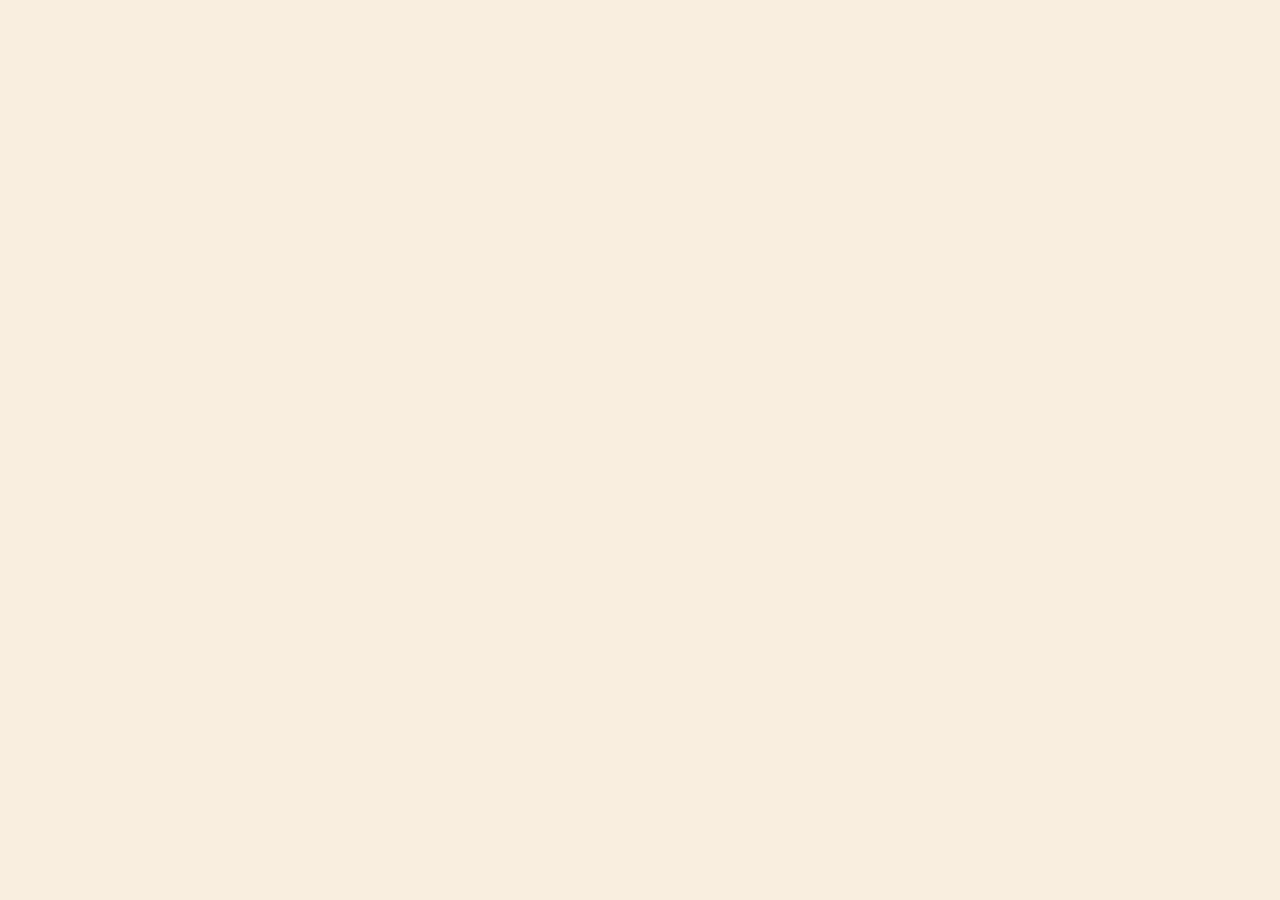
==== partners.html @ 2f6e3bbf "Add files via upload" ====
<!doctype html>
<html lang="en">
    <head>
        <meta charset="utf-8">
        <meta name="viewport" content="width=device-width, initial-scale=1">
        <meta name="theme-color" content="#751a34">
        <meta name="description" content="Practical business documentation and digital services in Kenya. Sharpsheep Digital Consultancy helps businesses prepare, register, write and grow. Start with WhatsApp.">
        <meta property="og:type" content="website">
        <meta property="og:title" content="Sharpsheep Digital Consultancy | Clear advice. Stronger business.">
        <meta property="og:description" content="Company registration, business documentation, policies, proposals, tenders and digital services in Kenya.">
        <meta property="og:url" content="https://sharpsheepdigital.co.ke/">
        <title>Sharpsheep Digital Consultancy | Clear advice. Stronger business.</title>
        <link rel="preconnect" href="https://fonts.googleapis.com">
        <link rel="preconnect" href="https://fonts.gstatic.com" crossorigin>
        <link href="https://fonts.googleapis.com/css2?family=Poppins:wght@400;500;600;700;800&display=swap" rel="stylesheet">
        <link rel="stylesheet" href="styles.css">
        <script type="application/ld+json">
<!-- ==========================================
     SHARPSHEEP — PARTNERS SECTION
=========================================== -->

<section class="partners-section" id="partners">

    <div class="partners-container">

        <!-- Section Header -->
        <header class="partners-header">
            <span class="partners-eyebrow">
                OUR PARTNERSHIP NETWORK
            </span>

            <h2>
                Partners Who Help Us
                <span>Move Forward</span>
            </h2>

            <p>
                We work alongside trusted businesses, financial
                institutions, technology platforms, professional
                service providers and government institutions to
                deliver reliable services and create meaningful
                opportunities for our clients.
            </p>

            <div class="partners-stats">
                <div class="partner-stat">
                    <strong>18</strong>
                    <span>Confirmed Partners</span>
                </div>

                <div class="partner-stat-divider"></div>

                <div class="partner-stat">
                    <strong>06</strong>
                    <span>Partner Categories</span>
                </div>

                <div class="partner-stat-divider"></div>

                <div class="partner-stat">
                    <strong>01</strong>
                    <span>Shared Commitment</span>
                </div>
            </div>
        </header>

        <!-- Category Navigation -->
        <nav class="partners-filter" aria-label="Filter partners">
            <button class="partner-filter-btn active"
                    data-filter="all">
                All Partners
            </button>

            <button class="partner-filter-btn"
                    data-filter="technology">
                Technology & Digital
            </button>

            <button class="partner-filter-btn"
                    data-filter="finance">
                Finance & Payments
            </button>

            <button class="partner-filter-btn"
                    data-filter="professional">
                Professional Services
            </button>

            <button class="partner-filter-btn"
                    data-filter="government">
                Government & Public Services
            </button>

            <button class="partner-filter-btn"
                    data-filter="business">
                Business Networks
            </button>
        </nav>

        <!-- Partners Grid -->
        <div class="partners-grid">

            <!-- 1. Electronics Gifts Vouchers LLC -->
            <article class="partner-card"
                     data-category="business">

                <div class="partner-logo logo-egv">
                    <span class="logo-monogram">EGV</span>
                    <span class="logo-fallback-name">
                        Electronics Gifts Vouchers
                    </span>
                </div>

                <div class="partner-card-content">
                    <span class="partner-category">
                        Business & Commerce
                    </span>

                    <h3>Electronics Gifts Vouchers LLC</h3>

                    <p>
                        A business partner in the electronics,
                        gift voucher and digital commerce space.
                    </p>
                </div>

                <div class="partner-card-footer">
                    <span class="partner-status">
                        <span class="status-dot"></span>
                        Confirmed Partner
                    </span>
                </div>
            </article>

            <!-- 2. Nettoon -->
            <article class="partner-card"
                     data-category="technology">

                <div class="partner-logo logo-nettoon">
                    <span class="nettoon-net">NET</span><span
                    class="nettoon-toon">TOON</span>
                </div>

                <div class="partner-card-content">
                    <span class="partner-category">
                        Digital Entertainment
                    </span>

                    <h3>Nettoon</h3>

                    <p>
                        A digital entertainment platform focused
                        on cartoons, animation and animated
                        storytelling.
                    </p>
                </div>

                <div class="partner-card-footer">
                    <span class="partner-status">
                        <span class="status-dot"></span>
                        Confirmed Partner
                    </span>
                </div>
            </article>

            <!-- 3. Ochieng' & Alogo -->
            <article class="partner-card"
                     data-category="professional">

                <div class="partner-logo logo-legal">
                    <span class="legal-emblem">⚖</span>
                    <span class="logo-fallback-name">
                        Ochieng' & Alogo
                    </span>
                </div>

                <div class="partner-card-content">
                    <span class="partner-category">
                        Legal Services
                    </span>

                    <h3>Ochieng' & Alogo Company Advocates</h3>

                    <p>
                        A legal services partner supporting
                        professional legal matters and
                        business-related requirements.
                    </p>
                </div>

                <div class="partner-card-footer">
                    <span class="partner-status">
                        <span class="status-dot"></span>
                        Confirmed Partner
                    </span>
                </div>
            </article>

            <!-- 4. TikTok -->
            <article class="partner-card"
                     data-category="technology">

                <div class="partner-logo logo-tiktok">
                    <span class="tiktok-symbol">♪</span>
                    <span class="logo-fallback-name">TikTok</span>
                </div>

                <div class="partner-card-content">
                    <span class="partner-category">
                        Social Media
                    </span>

                    <h3>TikTok</h3>

                    <p>
                        A short-form video and content-sharing
                        platform for creative expression and
                        digital engagement.
                    </p>
                </div>

                <div class="partner-card-footer">
                    <span class="partner-status">
                        <span class="status-dot"></span>
                        Confirmed Partner
                    </span>
                </div>
            </article>

            <!-- 5. Safaricom M-PESA -->
            <article class="partner-card"
                     data-category="finance">

                <div class="partner-logo logo-safaricom">
                    <span class="safaricom-symbol">S</span>
                    <span class="logo-fallback-name">
                        Safaricom M-PESA
                    </span>
                </div>

                <div class="partner-card-content">
                    <span class="partner-category">
                        Mobile Money
                    </span>

                    <h3>Safaricom (M-PESA Business)</h3>

                    <p>
                        Mobile money and business payment
                        services supporting convenient
                        digital transactions.
                    </p>
                </div>

                <div class="partner-card-footer">
                    <span class="partner-status">
                        <span class="status-dot"></span>
                        Confirmed Partner
                    </span>
                </div>
            </article>

            <!-- 6. Equity Bank -->
            <article class="partner-card"
                     data-category="finance">

                <div class="partner-logo logo-equity">
                    <span class="equity-symbol">E</span>
                    <span class="logo-fallback-name">
                        Equity Bank
                    </span>
                </div>

                <div class="partner-card-content">
                    <span class="partner-category">
                        Banking
                    </span>

                    <h3>Equity Bank</h3>

                    <p>
                        A banking institution offering financial
                        services to individuals, businesses
                        and organisations.
                    </p>
                </div>

                <div class="partner-card-footer">
                    <span class="partner-status">
                        <span class="status-dot"></span>
                        Confirmed Partner
                    </span>
                </div>
            </article>

            <!-- 7. Deriv -->
            <article class="partner-card"
                     data-category="finance">

                <div class="partner-logo logo-deriv">
                    <span class="deriv-symbol">D</span>
                    <span class="logo-fallback-name">Deriv</span>
                </div>

                <div class="partner-card-content">
                    <span class="partner-category">
                        Online Trading
                    </span>

                    <h3>Deriv</h3>

                    <p>
                        An online trading platform offering
                        access to financial markets and
                        trading products.
                    </p>
                </div>

                <div class="partner-card-footer">
                    <span class="partner-status">
                        <span class="status-dot"></span>
                        Confirmed Partner
                    </span>
                </div>
            </article>

            <!-- 8. Commissioners for Oaths and Notaries -->
            <article class="partner-card"
                     data-category="professional">

                <div class="partner-logo logo-oaths">
                    <span class="oaths-symbol">§</span>
                    <span class="logo-fallback-name">
                        Oaths & Notaries
                    </span>
                </div>

                <div class="partner-card-content">
                    <span class="partner-category">
                        Legal Documentation
                    </span>

                    <h3>Commissioners for Oaths and Notaries</h3>

                    <p>
                        Professional services relating to
                        affidavits, oaths, notarisation and
                        other authorised legal documentation.
                    </p>
                </div>

                <div class="partner-card-footer">
                    <span class="partner-status">
                        <span class="status-dot"></span>
                        Confirmed Partner
                    </span>
                </div>
            </article>

            <!-- 9. BLEN -->
            <article class="partner-card"
                     data-category="business">

                <div class="partner-logo logo-blen">
                    <span class="blen-symbol">BLEN</span>
                    <span class="logo-fallback-name">
                        Beyond Limits
                    </span>
                </div>

                <div class="partner-card-content">
                    <span class="partner-category">
                        Entrepreneurship
                    </span>

                    <h3>Beyond Limits Entrepreneurs Network (BLEN)</h3>

                    <p>
                        An entrepreneurship network focused on
                        business connections, enterprise
                        development and opportunities.
                    </p>
                </div>

                <div class="partner-card-footer">
                    <span class="partner-status">
                        <span class="status-dot"></span>
                        Confirmed Partner
                    </span>
                </div>
            </article>

            <!-- 10. PPRA -->
            <article class="partner-card"
                     data-category="government">

                <div class="partner-logo logo-ppra">
                    <span class="government-emblem">P</span>
                    <span class="logo-fallback-name">PPRA</span>
                </div>

                <div class="partner-card-content">
                    <span class="partner-category">
                        Public Procurement
                    </span>

                    <h3>Public Procurement Regulatory Authority (PPRA)</h3>

                    <p>
                        Kenya's public procurement regulatory
                        authority, responsible for oversight
                        of the public procurement system.
                    </p>
                </div>

                <div class="partner-card-footer">
                    <span class="partner-status">
                        <span class="status-dot"></span>
                        Confirmed Partner
                    </span>
                </div>
            </article>

            <!-- 11. AGPO -->
            <article class="partner-card"
                     data-category="government">

                <div class="partner-logo logo-agpo">
                    <span class="agpo-symbol">AGPO</span>
                    <span class="logo-fallback-name">
                        Access to Government Procurement
                    </span>
                </div>

                <div class="partner-card-content">
                    <span class="partner-category">
                        Government Opportunities
                    </span>

                    <h3>AGPO Programme (National Treasury)</h3>

                    <p>
                        Kenya's Access to Government Procurement
                        Opportunities programme, supporting
                        eligible enterprises in accessing
                        designated public procurement opportunities.
                    </p>
                </div>

                <div class="partner-card-footer">
                    <span class="partner-status">
                        <span class="status-dot"></span>
                        Confirmed Partner
                    </span>
                </div>
            </article>

            <!-- 12. KEPSA -->
            <article class="partner-card"
                     data-category="business">

                <div class="partner-logo logo-kepsa">
                    <span class="kepsa-symbol">KEPSA</span>
                    <span class="logo-fallback-name">
                        Private Sector Alliance
                    </span>
                </div>

                <div class="partner-card-content">
                    <span class="partner-category">
                        Private Sector
                    </span>

                    <h3>Kenya Private Sector Alliance (KEPSA)</h3>

                    <p>
                        A private sector membership organisation
                        promoting business engagement, dialogue
                        and private sector development in Kenya.
                    </p>
                </div>

                <div class="partner-card-footer">
                    <span class="partner-status">
                        <span class="status-dot"></span>
                        Confirmed Partner
                    </span>
                </div>
            </article>

            <!-- 13. NGO Coordination Board -->
            <article class="partner-card"
                     data-category="government">

                <div class="partner-logo logo-ngo">
                    <span class="government-emblem">NGO</span>
                    <span class="logo-fallback-name">
                        NGO Coordination Board
                    </span>
                </div>

                <div class="partner-card-content">
                    <span class="partner-category">
                        NGO Regulation
                    </span>

                    <h3>NGO Coordination Board</h3>

                    <p>
                        The Kenyan institution associated with
                        registration and regulatory oversight
                        of non-governmental organisations.
                    </p>
                </div>

                <div class="partner-card-footer">
                    <span class="partner-status">
                        <span class="status-dot"></span>
                        Confirmed Partner
                    </span>
                </div>
            </article>

            <!-- 14. BRS -->
            <article class="partner-card"
                     data-category="government">

                <div class="partner-logo logo-brs">
                    <span class="brs-symbol">BRS</span>
                    <span class="logo-fallback-name">
                        Business Registration Service
                    </span>
                </div>

                <div class="partner-card-content">
                    <span class="partner-category">
                        Business Registration
                    </span>

                    <h3>Business Registration Service (BRS)</h3>

                    <p>
                        Kenya's business registration service,
                        associated with company registration
                        and official business records.
                    </p>
                </div>

                <div class="partner-card-footer">
                    <span class="partner-status">
                        <span class="status-dot"></span>
                        Confirmed Partner
                    </span>
                </div>
            </article>

            <!-- 15. KRA -->
            <article class="partner-card"
                     data-category="government">

                <div class="partner-logo logo-kra">
                    <span class="kra-symbol">KRA</span>
                    <span class="logo-fallback-name">
                        Kenya Revenue Authority
                    </span>
                </div>

                <div class="partner-card-content">
                    <span class="partner-category">
                        Tax Administration
                    </span>

                    <h3>Kenya Revenue Authority (KRA)</h3>

                    <p>
                        Kenya's revenue authority, responsible
                        for tax administration and revenue
                        collection under its mandate.
                    </p>
                </div>

                <div class="partner-card-footer">
                    <span class="partner-status">
                        <span class="status-dot"></span>
                        Confirmed Partner
                    </span>
                </div>
            </article>

            <!-- 16. ICPSK -->
            <article class="partner-card"
                     data-category="professional">

                <div class="partner-logo logo-icpsk">
                    <span class="icpsk-symbol">ICPSK</span>
                    <span class="logo-fallback-name">
                        Company Secretaries
                    </span>
                </div>

                <div class="partner-card-content">
                    <span class="partner-category">
                        Corporate Governance
                    </span>

                    <h3>Institute of Certified Public Secretaries of Kenya (ICPSK)</h3>

                    <p>
                        A professional institution associated
                        with governance, company secretarial
                        practice and professional development.
                    </p>
                </div>

                <div class="partner-card-footer">
                    <span class="status-dot"></span>
                    <span class="partner-status-text">
                        Confirmed Partner
                    </span>
                </div>
            </article>

            <!-- 17. KNCCI -->
            <article class="partner-card"
                     data-category="business">

                <div class="partner-logo logo-kncci">
                    <span class="kncci-symbol">KNCCI</span>
                    <span class="logo-fallback-name">
                        National Chamber of Commerce
                    </span>
                </div>

                <div class="partner-card-content">
                    <span class="partner-category">
                        Trade & Commerce
                    </span>

                    <h3>Kenya National Chamber of Commerce and Industry (KNCCI)</h3>

                    <p>
                        A business membership organisation
                        promoting trade, enterprise growth,
                        networking and commercial development.
                    </p>
                </div>

                <div class="partner-card-footer">
                    <span class="status-dot"></span>
                    <span class="partner-status-text">
                        Confirmed Partner
                    </span>
                </div>
            </article>

            <!-- 18. Huduma Centres -->
            <article class="partner-card"
                     data-category="government">

                <div class="partner-logo logo-huduma">
                    <span class="huduma-symbol">H</span>
                    <span class="logo-fallback-name">
                        Huduma Kenya
                    </span>
                </div>

                <div class="partner-card-content">
                    <span class="partner-category">
                        Public Service Delivery
                    </span>

                    <h3>Huduma Centres</h3>

                    <p>
                        Kenya's one-stop public service delivery
                        centres, helping citizens access
                        government services through a
                        consolidated service model.
                    </p>
                </div>

                <div class="partner-card-footer">
                    <span class="status-dot"></span>
                    <span class="partner-status-text">
                        Confirmed Partner
                    </span>
                </div>
            </article>

        </div>

        <!-- Partnership Call to Action -->
        <div class="partners-cta">
            <div class="partners-cta-content">
                <span class="cta-eyebrow">
                    BUILD SOMETHING MEANINGFUL
                </span>

                <h3>Let's Create More Opportunities Together</h3>

                <p>
                    We welcome conversations with organisations,
                    businesses and institutions interested in
                    building productive, mutually beneficial
                    relationships with SharpSheep.
                </p>
            </div>

            <a href="contact.html" class="partners-cta-button">
                Discuss a Partnership
                <span aria-hidden="true">→</span>
            </a>
        </div>

        <p class="partners-disclaimer">
            Partner descriptions are provided for general
            identification purposes. The appearance of an
            organisation in this section does not, by itself,
            imply government endorsement, sponsorship or a
            formal commercial arrangement beyond the relationship
            confirmed by SharpSheep.
        </p>

    </div>
</section>
```
---- styles.css ----
@import url('https://fonts.googleapis.com/css2?family=Poppins:wght@400;500;600;700;800&display=swap');

:root {
  --cream: #F9EEDF;
  --cream-2: #F3E6D2;
  --ink: #231E18;
  --soft: #5A5044;
  --red: #E0442E;
  --yellow: #D99A1E;
  --blue: #2579C4;
  --maroon: red;
  --light-blue: #A8CEE3;
  --white: #fffdf9;
  --line: rgba(35,30,24,.13);
  --shadow: 0 24px 60px rgba(57,34,24,.09);
  --radius: 22px;
}

* {
  box-sizing: border-box;
}

html {
  scroll-behavior: smooth;
  scroll-padding-top: 90px;
}

body {
  margin: 0;
  background: var(--cream);
  color: var(--ink);
  font-family: 'Poppins',sans-serif;
  font-size: 15px;
  line-height: 1.65;
  -webkit-font-smoothing: antialiased;
}

a {
  color: inherit;
  text-decoration: none;
}

button,input {
  font: inherit;
}

button {
  cursor: pointer;
}

img {
  max-width: 100%;
}

.container {
  width: min(1160px,calc(100% - 48px));
  margin-inline: auto;
}

.skip-link {
  position: absolute;
  top: -60px;
  left: 16px;
  background: var(--ink);
  color: white;
  padding: 10px 14px;
  z-index: 999;
}

.skip-link:focus {
  top: 12px;
}

.announcement {
  background: transparent;
  color: #fff7e9;
  font-size: 11px;
  letter-spacing: .02em;
}

.announcement-inner {
  min-height: 38px;
  display: flex;
  align-items: center;
  justify-content: space-between;
  gap: 18px;
}

.announcement a {
  color: #f4d89c;
}

.status-dot {
  display: inline-block;
  width: 7px;
  height: 7px;
  background: #78bd88;
  border-radius: 50%;
  margin-right: 8px;
}

.site-header {
  position: sticky;
  top: 0;
  z-index: 50;
  background: rgba(249,238,223,.94);
  backdrop-filter: blur(16px);
  border-bottom: 1px solid rgba(35,30,24,.07);
}

.nav-wrap {
  height: 82px;
  display: flex;
  align-items: center;
  justify-content: space-between;
}



.brand {
    display: inline-flex;
    align-items: center;
    justify-content: flex-start;
    gap: 10px; /* Space between logo and brand text */
    flex-shrink: 0;
    text-decoration: none;
    line-height: 1.15;
}

.brand-logo {
    display: block;
    width: 65px;
    height: 58px;
    object-fit: contain;
    object-position: center;
    flex-shrink: 0;
}

/* Brand name and tagline */
.brand-copy {
    display: flex;
    flex-direction: column;
    justify-content: center;
    line-height: 1.2;
    margin: 0;
    padding: 0;
    background: transparent;
    white-space: nowrap;
}

.brand-copy strong {
    font-size: 13px;
    letter-spacing: .105em;
    font-weight: 800;
    color: var(--ink);
}

.brand-copy small {
    font-size: 8px;
    letter-spacing: .12em;
    color: var(--soft);
    margin-top: 4px;
}

/* Tablets */
@media (max-width: 768px) {
    .brand {
        gap: 7px;
    }

    .brand-logo {
        width: 53px;
        height: 48px;
    }

    .brand-copy strong {
        font-size: 11px;
    }

    .brand-copy small {
        font-size: 7px;
        letter-spacing: .08em;
    }
}

/* Mobile phones */
@media (max-width: 480px) {
    .brand {
        gap: 5px;
    }

    .brand-logo {
        width: 43px;
        height: 42px;
    }

    .brand-copy strong {
        font-size: 10px;
        letter-spacing: .06em;
    }

    .brand-copy small {
        font-size: 6px;
        letter-spacing: .05em;
        margin-top: 3px;
    }
}

/* Tablets */
@media (max-width: 768px) {
    .brand-logo {
        width: 175px;
        height: 52px;
    }
}

/* Mobile phones */
@media (max-width: 480px) {
    .brand-logo {
        width: 145px;
        height: 46px;
    }
}

.brand-mark {
  width: 43px;
  height: 43px;
  position: relative;
  display: grid;
  place-items: center;
  border-radius: 12px;
  background: var(--white);
  box-shadow: 0 4px 12px rgba(35,30,24,.08);
  font-weight: 800;
  font-size: 17px;
  letter-spacing: -.1em;
}

.brand-mark b {
  color: var(--red);
  position: absolute;
  left: 7px;
  top: 6px;
}

.brand-mark i {
  color: var(--yellow);
  font-style: normal;
  position: absolute;
  left: 16px;
  top: 11px;
}

.brand-mark em {
  color: var(--blue);
  font-style: normal;
  position: absolute;
  left: 25px;
  top: 16px;
}

.brand-copy {
  display: flex;
  flex-direction: column;
  line-height: 1.15;
    background: transparent;
    margin-right: 1rem;
}

.brand-copy strong {
  font-size: 13px;
  letter-spacing: .105em;
  font-weight: 800;
  color: #16161A;

}

html[data-theme="dark"] .brand-copy strong{

   color: orange;
}


.brand-copy small {
  font-size: 8px;
  letter-spacing: .16em;
  color: #E10600;
  margin-top: 5px;
}

html[data-theme="dark"] .brand-copy small{

   color: green;
}

.primary-nav {
  display: flex;
  align-items: center;
  gap: 31px;
  font-size: 12px;
  font-weight: 600;
}

.primary-nav>a:not(.nav-cta) {
  color: #54493d;
  transition: color .2s;
}

.primary-nav>a:hover {
  color: var(--maroon);
}

.nav-cta {
  background: var(--maroon);
  color: white;
  border-radius: 100px;
  padding: 12px 18px;
  box-shadow: 0 7px 15px rgba(117,26,52,.15);
}

.nav-cta span {
  padding-left: 12px;
}

.menu-toggle {
  display: none;
  border: 0;
  background: transparent;
  width: 44px;
  height: 44px;
}

.menu-toggle span {
  display: block;
  width: 22px;
  height: 2px;
  background: var(--ink);
  margin: 6px auto;
}

.hero {
  position: relative;
  overflow: hidden;
  padding: 82px 0 0;
  background: radial-gradient(ellipse at 79% 22%,rgba(217,154,30,.12),transparent 32%),linear-gradient(120deg,var(--cream) 0%,#fbf1e3 68%,#f4e5d1 100%);
}

.hero-grid {
  display: grid;
  grid-template-columns: 1.05fr .95fr;
  align-items: center;
  gap: 38px;
  position: relative;
  z-index: 1;
}

.eyebrow {
  font-size: 10px;
  font-weight: 700;
  letter-spacing: .16em;
  color: var(--maroon);
  display: flex;
  align-items: center;
  gap: 10px;
}

.eyebrow-line {
  width: 24px;
  height: 2px;
  background: var(--red);
  display: inline-block;
}

.hero h1 {
  font-size: clamp(42px,5.3vw,70px);
  letter-spacing: -.065em;
  line-height: 1.08;
  margin: 22px 0 22px;
  font-weight: 700;
}

.hero h1 span,.section-heading h2 span,.approach-copy h2 span,.director-copy h2 span,.reviews-inner h2 span,.faq-intro h2 span,.contact-grid h2 span {
  color: var(--maroon);
}

.hero-intro {
  font-size: 15px;
  line-height: 1.9;
  color: var(--soft);
  max-width: 510px;
}

.hero-actions {
  display: flex;
  align-items: center;
  gap: 12px;
  flex-wrap: wrap;
  margin-top: 28px;
}


/* Hero image container */
.hero-visual {
    position: relative;
    width: 100%;
    min-width: 0;
    display: flex;
    align-items: center;
    justify-content: center;
    isolation: isolate;
}

/* Decorative background behind the image */
.visual-backdrop {
  display: none;
    position: absolute;
    inset: 8% 4%;
    background: linear-gradient(
        135deg,
        rgba(255, 218, 170, 0.65),
        rgba(235, 185, 145, 0.2)
    );
    border-radius: 30px;
    z-index: -1;
}

/* Image wrapper */
.hero-image-wrap {
    width: 100%;
    max-width: 540px;
    overflow: hidden;
    border-radius: 24px;
}

/* Actual image */
.hero-image {
    display: block;
    width: 100%;
    height: auto;
    max-height: 540px;
    object-fit: contain;
    object-position: center;
    border-radius: inherit;
}

/* Floating information card */
.floating-label {
    position: absolute;
    z-index: 2;
}

/* Desktop */
@media (min-width: 1024px) {
    .hero-image-wrap {
        max-width: 500px;
    }

    .hero-image {
        max-height: 480px;
    }
}

/* Tablet */
@media (max-width: 768px) {
    .hero-visual {
        margin-top: 24px;
    }

    .hero-image-wrap {
        max-width: 520px;
    }

    .hero-image {
        max-height: 420px;
    }
}

/* Mobile */
@media (max-width: 480px) {
    .hero-image-wrap {
        max-width: 100%;
        border-radius: 18px;
    }

    .hero-image {
        max-height: 340px;
    }
}


.button {
  border: 0;
  display: inline-flex;
  align-items: center;
  justify-content: center;
  gap: 20px;
  padding: 15px 20px;
  border-radius: 100px;
  font-size: 12px;
  font-weight: 600;
  transition: transform .2s,box-shadow .2s,background .2s;
}

.button:hover {
  transform: translateY(-2px);
}

.button-primary {
  background: var(--maroon);
  color: white;
  box-shadow: 0 10px 24px rgba(117,26,52,.16);
}

.button-primary:hover {
  background: #5d1328;
  box-shadow: 0 14px 26px rgba(117,26,52,.22);
}

.button-quiet {
  background: rgba(255,253,249,.65);
  border: 1px solid var(--line);
}

.phone-icon {
  font-size: 19px;
}

.hero-meta {
  display: flex;
  align-items: center;
  gap: 8px;
  color: var(--soft);
  font-size: 11px;
  margin-top: 28px;
}

.meta-pin {
  font-size: 17px;
  color: var(--maroon);
}

.meta-separator {
  height: 4px;
  width: 4px;
  border-radius: 50%;
  background: var(--yellow);
  margin: 0 5px;
}

.hero-visual {
  min-height: 435px;
  position: relative;
  display: grid;
  place-items: center;
}

.visual-backdrop {
  position: absolute;
  width: 370px;
  height: 370px;
  border-radius: 48% 52% 43% 57%;
  background: linear-gradient(145deg,#efd9b8,#f6e9d5);
  transform: rotate(-13deg);
}

.document-card {
  width: 275px;
  min-height: 340px;
  background: var(--white);
  border: 1px solid rgba(255,255,255,.9);
  border-radius: 5px;
  padding: 23px 24px 16px;
  position: relative;
  z-index: 2;
  box-shadow: 0 28px 70px rgba(71,39,26,.19);
  transform: rotate(5deg);
}

.doc-top {
  display: flex;
  justify-content: space-between;
  align-items: center;
  border-bottom: 1px solid var(--line);
  padding-bottom: 17px;
}

.doc-logo {
  font-weight: 800;
  letter-spacing: -.08em;
  font-size: 19px;
  color: var(--red);
}

.doc-dots {
  letter-spacing: 3px;
  color: #c7bba8;
}

.doc-kicker {
  font-size: 8px;
  font-weight: 700;
  letter-spacing: .19em;
  color: var(--soft);
  margin-top: 25px;
}

.doc-title {
  font-size: 34px;
  line-height: 1.14;
  font-weight: 700;
  letter-spacing: -.06em;
  margin: 10px 0 20px;
}

.doc-title span {
  color: var(--maroon);
}

.doc-line {
  height: 5px;
  background: #eee3d4;
  width: 73%;
  border-radius: 9px;
  margin-top: 9px;
}

.doc-line.wide {
  width: 100%;
}

.doc-line.short {
  width: 45%;
}

.doc-stamp {
  position: absolute;
  right: 22px;
  bottom: 61px;
  width: 78px;
  height: 78px;
  border: 1.5px solid rgba(224,68,46,.7);
  border-radius: 50%;
  display: flex;
  align-items: center;
  justify-content: center;
  flex-direction: column;
  color: var(--red);
  transform: rotate(-15deg);
}

.doc-stamp span {
  font-size: 20px;
  font-weight: 800;
  letter-spacing: -.1em;
}

.doc-stamp small {
  font-size: 5px;
  letter-spacing: .1em;
}

.doc-footer {
  position: absolute;
  bottom: 0;
  left: 24px;
  right: 24px;
  height: 40px;
  border-top: 1px solid var(--line);
  display: flex;
  align-items: center;
  justify-content: space-between;
  font-size: 7px;
  letter-spacing: .1em;
  color: var(--soft);
}

.floating-label {
  position: absolute;
  z-index: 3;
  background: var(--white);
  box-shadow: 0 12px 30px rgba(71,39,26,.12);
  border: 1px solid rgba(35,30,24,.05);
  padding: 13px 15px;
  border-radius: 13px;
  display: flex;
  align-items: center;
  gap: 10px;
}

.floating-label b,.floating-label small {
  display: block;
}

.floating-label b {
  font-size: 10px;
}

.floating-label small {
  font-size: 8px;
  color: var(--soft);
  margin-top: 3px;
}

.label-top {
  top: 46px;
  right: -1px;
}

.label-bottom {
  bottom: 38px;
  left: 2px;
}

.mini-check {
  width: 27px;
  height: 27px;
  border-radius: 9px;
  display: grid;
  place-items: center;
  background: #e3f1df;
  color: #307444;
  font-weight: 800;
}

.label-icon {
  font-size: 21px;
  color: var(--yellow);
}

.visual-spark {
  position: absolute;
  font-size: 28px;
  color: var(--red);
}

.spark-one {
  left: 13%;
  top: 75px;
}

.spark-two {
  right: 10%;
  bottom: 74px;
  color: var(--blue);
}

.hero-orb {
  position: absolute;
  border: 1px solid rgba(117,26,52,.08);
  border-radius: 50%;
}

.orb-one {
  width: 500px;
  height: 500px;
  right: -320px;
  top: -270px;
}

.orb-two {
  width: 280px;
  height: 280px;
  left: -220px;
  bottom: 50px;
}

.trust-strip {
  position: relative;
  z-index: 2;
  display: grid;
  grid-template-columns: repeat(3,1fr);
  border-top: 1px solid rgba(35,30,24,.12);
  margin-top: 58px;
  padding: 23px 0 25px;
  gap: 25px;
}

.trust-item {
  display: flex;
  align-items: center;
  gap: 13px;
}

.trust-icon {
  width: 38px;
  height: 38px;
  display: grid;
  place-items: center;
  background: #f6d9cf;
  color: var(--red);
  font-size: 11px;
  font-weight: 700;
  border-radius: 12px;
}

.trust-yellow {
  background: #f6e7c5;
  color: #a36c00;
}

.trust-blue {
  background: #dcebf4;
  color: #2579c4;
}

.trust-item b,.trust-item small {
  display: block;
}

.trust-item b {
  font-size: 11px;
}

.trust-item small {
  font-size: 10px;
  color: var(--soft);
  margin-top: 3px;
}

.section {
  padding: 100px 0;
}

.services-section {
  background: var(--white);
}

.section-heading {
  display: flex;
  align-items: flex-end;
  justify-content: space-between;
  gap: 30px;
  margin-bottom: 36px;
}

.section-heading h2,.approach-copy h2,.director-copy h2,.reviews-inner h2,.faq-intro h2,.contact-grid h2 {
  font-size: clamp(31px,3.8vw,48px);
  letter-spacing: -.06em;
  line-height: 1.17;
  margin: 15px 0 0;
}

.section-heading>p {
  max-width: 390px;
  color: var(--soft);
  font-size: 12px;
  line-height: 1.9;
  margin: 0 0 4px;
}

.service-tools {
  display: flex;
  justify-content: space-between;
  align-items: center;
  gap: 18px;
  margin-bottom: 24px;
}

.filter-tabs {
  display: flex;
  gap: 7px;
  flex-wrap: wrap;
}

.filter-tab {
  border: 1px solid var(--line);
  background: transparent;
  border-radius: 100px;
  padding: 9px 13px;
  color: var(--soft);
  font-size: 10px;
  font-weight: 600;
  white-space: nowrap;
}

.filter-tab.active,.filter-tab:hover {
  background: var(--ink);
  border-color: var(--ink);
  color: white;
}

.filter-tab span {
  opacity: .7;
  margin-left: 5px;
}

.service-search {
  display: flex;
  align-items: center;
  gap: 8px;
  border: 1px solid var(--line);
  border-radius: 100px;
  padding: 0 13px;
  min-width: 190px;
  height: 39px;
  color: var(--soft);
}

.service-search>span {
  font-size: 19px;
}

.service-search input {
  border: 0;
  outline: 0;
  background: transparent;
  width: 100%;
  min-width: 0;
  font-size: 11px;
  color: var(--ink);
}

.services-grid {
  display: grid;
  grid-template-columns: repeat(3,minmax(0,1fr));
  gap: 14px;
}

.service-card {
  padding: 22px 21px 18px;
  border: 1px solid rgba(35,30,24,.11);
  border-radius: 17px;
  background: #fffdfa;
  display: flex;
  flex-direction: column;
  min-height: 222px;
  transition: transform .22s,border-color .22s,box-shadow .22s;
}

.service-card:hover {
  transform: translateY(-4px);
  border-color: rgba(117,26,52,.3);
  box-shadow: 0 15px 35px rgba(57,34,24,.07);
}

.service-card[hidden] {
  display: none;
}

.service-card-top {
  display: flex;
  justify-content: space-between;
  align-items: center;
}

.service-icon {
  width: 40px;
  height: 40px;
  border-radius: 12px;
  display: grid;
  place-items: center;
  font-size: 20px;
  font-weight: 600;
}

.service-icon.red {
  background: #f9e0d9;
  color: var(--red);
}

.service-icon.yellow {
  background: #f8ebcd;
  color: #9c690b;
}

.service-icon.blue {
  background: #e1edf5;
  color: var(--blue);
}

.service-number {
  font-size: 9px;
  letter-spacing: .08em;
  color: #a49a8c;
}

.service-card h3 {
  font-size: 14px;
  line-height: 1.45;
  margin: 17px 0 7px;
  letter-spacing: -.025em;
}

.service-card p {
  font-size: 11px;
  color: var(--soft);
  line-height: 1.75;
  margin: 0 0 18px;
}

.service-bottom {
  margin-top: auto;
  padding-top: 13px;
  border-top: 1px solid rgba(35,30,24,.08);
  display: flex;
  justify-content: space-between;
  align-items: center;
  gap: 8px;
}

.price {
  font-size: 11px;
  font-weight: 700;
  color: var(--maroon);
}

.price.quote {
  font-size: 10px;
  font-weight: 600;
  color: var(--soft);
}

.text-link {
  display: inline-flex;
  align-items: center;
  gap: 9px;
  border: 0;
  background: none;
  padding: 0;
  font-size: 11px;
  font-weight: 700;
  color:green;
}

html[data-theme="dark"] .text-link {
  color: yellow;
}

.text-link span {
  transition: transform .2s;
}

.text-link:hover span {
  transform: translate(3px,-2px);
}

.service-enquire {
  white-space: nowrap;
}

.services-footnote {
  display: flex;
  justify-content: space-between;
  gap: 12px;
  font-size: 10px;
  color: #8a7d6e;
  margin-top: 20px;
}

.no-results {
  padding: 30px;
  text-align: center;
  color: var(--soft);
  font-size: 13px;
}

.no-results button {
  background: none;
  border: 0;
  color: var(--maroon);
  text-decoration: underline;
}

.approach-section {
  background: var(--cream-2);
}

.approach-grid {
  display: grid;
  grid-template-columns: .9fr 1.1fr;
  align-items: center;
  gap: 95px;
}

.approach-art {
  height: 420px;
  position: relative;
  display: grid;
  place-items: center;
}

.art-ring {
  position: absolute;
  border-radius: 50%;
  border: 1px solid rgba(117,26,52,.15);
}

.ring-a {
  width: 340px;
  height: 340px;
}

.ring-b {
  width: 260px;
  height: 260px;
  border-style: dashed;
  border-color: rgba(37,121,196,.35);
}

.art-center {
  width: 160px;
  height: 160px;
  border-radius: 50%;
  background: var(--maroon);
  color: white;
  display: flex;
  flex-direction: column;
  align-items: center;
  justify-content: center;
  box-shadow: 0 20px 40px rgba(117,26,52,.23);
  z-index: 1;
}

.art-center span {
  font-size: 42px;
  font-weight: 800;
  letter-spacing: -.13em;
}

.art-center small {
  font-size: 8px;
  letter-spacing: .18em;
  margin-top: 3px;
}

.art-chip {
  position: absolute;
  z-index: 2;
  background: var(--white);
  padding: 12px 15px;
  border-radius: 12px;
  box-shadow: 0 8px 25px rgba(35,30,24,.09);
  font-size: 10px;
  font-weight: 600;
}

.art-chip b {
  display: inline-grid;
  place-items: center;
  background: #f5dfd5;
  color: var(--red);
  border-radius: 7px;
  width: 25px;
  height: 25px;
  margin-right: 7px;
}

.chip-a {
  top: 32px;
  left: 0;
}

.chip-b {
  right: -14px;
  top: 170px;
}

.chip-c {
  bottom: 32px;
  left: 15px;
}

.approach-copy>p,.director-copy>p,.faq-intro>p,.contact-grid>div>p {
  color: var(--soft);
  font-size: 12px;
  line-height: 1.95;
  margin: 22px 0;
}

.steps-list {
  margin: 28px 0 30px;
}

.step {
  display: flex;
  gap: 16px;
  padding: 16px 0;
  border-bottom: 1px solid rgba(35,30,24,.12);
}

.step>span {
  font-size: 11px;
  font-weight: 700;
  color: var(--red);
  padding-top: 2px;
}

.step h3 {
  font-size: 12px;
  margin: 0 0 4px;
}

.step p {
  font-size: 11px;
  color: var(--soft);
  margin: 0;
  line-height: 1.7;
}

.director-section {
  background: var(--white);
  padding-bottom: 84px;
}

.director-card {
  display: grid;
  grid-template-columns: .78fr 1.22fr;
  background: var(--cream);
  border-radius: 25px;
  overflow: hidden;
  min-height: 390px;
}

.director-art {
  position: relative;
  display: grid;
  place-items: center;
  min-height: 330px;
  background: linear-gradient(145deg,#f0d5bc,#f7e9d6);
  overflow: hidden;
}

.director-art:before,.director-art:after {
  content: "";
  position: absolute;
  border: 1px solid rgba(117,26,52,.15);
  border-radius: 50%;
  width: 300px;
  height: 300px;
}

.director-art:after {
  width: 220px;
  height: 220px;
  border-style: dashed;
  border-color: rgba(37,121,196,.35);
}

.director-monogram {
  position: relative;
  z-index: 1;
  width: 140px;
  height: 140px;
  border-radius: 50%;
  display: grid;
  place-items: center;
  background: var(--maroon);
  color: white;
  font-size: 38px;
  font-weight: 700;
  letter-spacing: -.07em;
  box-shadow: 0 18px 35px rgba(117,26,52,.2);
}

.director-caption {
  position: absolute;
  bottom: 23px;
  font-size: 8px;
  letter-spacing: .16em;
  color: var(--soft);
}

.director-copy {
  padding: 52px 55px;
  align-self: center;
}

.director-copy h2 {
  font-size: 37px;
}

.director-copy>p {
  max-width: 540px;
}

.director-name {
  display: flex;
  flex-direction: column;
  gap: 2px;
  margin-top: 20px;
}

.director-name strong {
  font-size: 13px;
}

.director-name span {
  font-size: 10px;
  color: var(--soft);
}

.director-actions {
  display: flex;
  align-items: center;
  gap: 18px;
  flex-wrap: wrap;
  margin-top: 23px;
}

.director-actions .button {
  padding: 13px 17px;
}

.director-phone {
  font-size: 10px;
  font-weight: 600;
  color: var(--maroon);
}

.leadership-note {
  font-size: 10px;
  color: #8a7d6e;
  margin-top: 14px;
  display: flex;
  align-items: center;
  gap: 8px;
}

.note-mark {
  border: 1px solid #b6a897;
  border-radius: 50%;
  width: 16px;
  height: 16px;
  display: grid;
  place-items: center;
  font-size: 9px;
}

.insights-section {
  background: var(--cream);
}

.insights-grid {
  display: grid;
  grid-template-columns: repeat(3,minmax(0,1fr));
  gap: 17px;
}

.insight-card {
  background: var(--white);
  border: 1px solid rgba(35,30,24,.09);
  border-radius: 17px;
  overflow: hidden;
  transition: transform .2s,box-shadow .2s;
}

.insight-card:hover {
  transform: translateY(-4px);
  box-shadow: var(--shadow);
}

.insight-visual {
  height: 170px;
  position: relative;
  overflow: hidden;
  display: flex;
  align-items: center;
  justify-content: center;
}

.insight-red {
  background: #f4d5c9;
}

.insight-yellow {
  background: #f3e3b9;
}

.insight-blue {
  background: #d9e8f1;
}

.insight-visual:before {
  content: "";
  position: absolute;
  width: 170px;
  height: 170px;
  border: 1px solid rgba(35,30,24,.16);
  border-radius: 50%;
}

.insight-visual:after {
  content: "";
  position: absolute;
  width: 118px;
  height: 118px;
  border: 1px dashed rgba(35,30,24,.22);
  border-radius: 50%;
}

.insight-index {
  position: absolute;
  left: 18px;
  top: 16px;
  font-size: 10px;
  font-weight: 700;
}

.insight-visual-icon {
  font-size: 49px;
  font-weight: 500;
  z-index: 1;
  color: var(--maroon);
}

.insight-tag {
  position: absolute;
  right: 15px;
  bottom: 15px;
  background: rgba(255,253,249,.7);
  padding: 5px 9px;
  border-radius: 100px;
  font-size: 8px;
  font-weight: 700;
  letter-spacing: .1em;
}

.insight-content {
  padding: 21px;
}

.article-meta {
  font-size: 8px;
  letter-spacing: .09em;
  color: #897d6e;
  font-weight: 600;
}

.article-meta span {
  padding: 0 3px;
  color: var(--red);
}

.insight-content h3 {
  font-size: 15px;
  line-height: 1.55;
  letter-spacing: -.03em;
  margin: 12px 0 8px;
}

.insight-content p {
  font-size: 11px;
  line-height: 1.8;
  color: var(--soft);
  margin: 0 0 17px;
}

.content-note {
  font-size: 10px;
  color: #8a7d6e;
  margin-top: 17px;
}

.reviews-section {
  background: var(--maroon);
  color: #fff8ed;
  padding: 74px 0;
}

.reviews-inner {
  display: grid;
  grid-template-columns: 70px 1fr .8fr;
  align-items: center;
  gap: 25px;
}

.review-symbol {
  font-size: 105px;
  font-weight: 700;
  line-height: 1;
  color: #d99a1e;
  align-self: start;
}

.reviews-inner .eyebrow {
  color: #f2c5b9;
}

.reviews-inner .eyebrow-line {
  background: #d99a1e;
}

.reviews-inner h2 {
  font-size: 34px;
}

.reviews-inner h2 span {
  color: #f4cc85;
}

.reviews-inner p {
  color: #f0d9d6;
  font-size: 11px;
  line-height: 1.9;
  max-width: 460px;
}

.review-empty {
  justify-self: end;
  border: 1px solid rgba(255,255,255,.22);
  border-radius: 17px;
  padding: 23px;
  min-width: 230px;
  display: flex;
  flex-direction: column;
  align-items: flex-start;
}

.review-empty>span {
  color: #f4cc85;
  font-size: 24px;
}

.review-empty b {
  font-size: 11px;
  margin-top: 12px;
}

.review-empty small {
  font-size: 10px;
  color: #f0d9d6;
  margin-top: 4px;
}

.faq-section {
  background: var(--white);
}

.faq-grid {
  display: grid;
  grid-template-columns: .72fr 1.28fr;
  gap: 100px;
}

.faq-intro>p {
  max-width: 320px;
}

.faq-intro .text-link {
  margin-top: 6px;
}

.faq-item {
  border-bottom: 1px solid var(--line);
}

.faq-item:first-child {
  border-top: 1px solid var(--line);
}

.faq-item summary {
  list-style: none;
  cursor: pointer;
  display: flex;
  align-items: center;
  justify-content: space-between;
  gap: 20px;
  padding: 20px 0;
  font-size: 12px;
  font-weight: 600;
}

.faq-item summary::-webkit-details-marker {
  display: none;
}

.faq-plus {
  width: 26px;
  height: 26px;
  flex-shrink: 0;
  border-radius: 50%;
  border: 1px solid var(--line);
  display: grid;
  place-items: center;
  font-size: 17px;
  font-weight: 400;
  transition: transform .2s;
}

.faq-item[open] .faq-plus {
  transform: rotate(45deg);
  background: var(--maroon);
  color: white;
  border-color: var(--maroon);
}

.faq-item p {
  font-size: 11px;
  line-height: 1.9;
  color: var(--soft);
  margin: 0;
  padding: 0 42px 20px 0;
}

.share-section {
  background: var(--cream-2);
  padding: 0 0 80px;
}

.share-card {
  position: relative;
  background: var(--blue);
  color: white;
  border-radius: 22px;
  padding: 37px 42px;
  display: grid;
  grid-template-columns: 60px 1fr auto;
  gap: 24px;
  align-items: center;
  overflow: hidden;
}

.share-card:after {
  content: "";
  position: absolute;
  right: 150px;
  top: -170px;
  width: 380px;
  height: 380px;
  border: 1px solid rgba(255,255,255,.18);
  border-radius: 50%;
  pointer-events: none;
}

.share-mark {
  width: 54px;
  height: 54px;
  border-radius: 16px;
  display: grid;
  place-items: center;
  background: rgba(255,255,255,.14);
  font-size: 28px;
}

.share-card .eyebrow {
  color: #c9e7f7;
}

.share-card h2 {
  font-size: 27px;
  line-height: 1.2;
  letter-spacing: -.05em;
  margin: 10px 0;
}

.share-card p {
  font-size: 11px;
  color: #e1f0f8;
  margin: 0;
  max-width: 470px;
}

.button-light {
  background: #fff8ed;
  color: var(--ink);
  position: relative;
  z-index: 1;
  white-space: nowrap;
}

.button-light:hover {
  background: white;
}

.contact-section {
  background: var(--cream);
  padding-top: 85px;
  padding-bottom: 85px;
}

.contact-grid {
  display: grid;
  grid-template-columns: 1fr .95fr;
  gap: 100px;
  align-items: center;
}

.contact-grid>div>p {
  max-width: 400px;
}

.contact-details {
  border-top: 1px solid var(--line);
}

.contact-row {
  display: flex;
  align-items: center;
  gap: 14px;
  padding: 16px 0;
  border-bottom: 1px solid var(--line);
}

.contact-icon {
  width: 38px;
  height: 38px;
  border-radius: 12px;
  display: grid;
  place-items: center;
  background: #f0dfcc;
  color: var(--maroon);
  font-size: 19px;
  flex-shrink: 0;
}

.contact-icon.green {
  background: #dcefdc;
  color: #28784c;
}

.contact-row>span:nth-child(2) {
  display: flex;
  flex-direction: column;
  min-width: 0;
}

.contact-row small {
  font-size: 8px;
  letter-spacing: .12em;
  color: var(--soft);
}

.contact-row b {
  font-size: 11px;
  overflow-wrap: anywhere;
}

.contact-arrow {
  margin-left: auto;
  color: var(--maroon);
  font-size: 17px;
}

.site-footer {
  background: var(--ink);
  color: #fff7eb;
  padding: 28px 0 0;
}

.footer-top {
  display: flex;
  align-items: center;
  gap: 35px;
  padding-bottom: 25px;
}

.footer-brand .brand-mark {
  background: #fff7eb;
}

.footer-brand .brand-copy small {
  color: #b9aa99;
}

.footer-top>p {
  font-size: 11px;
  font-weight: 600;
  line-height: 1.7;
  margin: 0;
}

.footer-top>p span {
  font-size: 10px;
  font-weight: 400;
  color: #b9aa99;
}

.back-top {
  margin-left: auto;
  font-size: 10px;
  color: #f4cc85;
}

.footer-bottom {
  border-top: 1px solid rgba(255,255,255,.12);
  display: flex;
  justify-content: space-between;
  gap: 15px;
  padding: 16px 0;
  font-size: 9px;
  color: #b9aa99;
}

.kenya-heart {
  color: var(--red);
}

.floating-whatsapp {
  position: fixed;
  z-index: 60;
  right: 22px;
  bottom: 22px;
  display: flex;
  align-items: center;
  gap: 9px;
  background: #188b52;
  color: white;
  border-radius: 100px;
  padding: 12px 16px;
  box-shadow: 0 10px 28px rgba(24,139,82,.3);
  font-size: 11px;
  font-weight: 700;
  transition: transform .2s;
}

.floating-whatsapp:hover {
  transform: translateY(-3px);
}

.wa-icon {
  font-size: 18px;
}

.toast {
  position: fixed;
  z-index: 100;
  bottom: 88px;
  left: 50%;
  transform: translate(-50%,12px);
  background: var(--ink);
  color: white;
  padding: 11px 16px;
  border-radius: 100px;
  font-size: 11px;
  opacity: 0;
  pointer-events: none;
  transition: opacity .2s,transform .2s;
  max-width: calc(100% - 32px);
  text-align: center;
}

.toast.show {
  opacity: 1;
  transform: translate(-50%,0);
}

@media(max-width:1000px) {
  .primary-nav {
    gap: 17px;
  }
  .hero-grid {
    gap: 15px;
  }
  .hero-visual {
    transform: scale(.93);
    transform-origin: center;
  }
  .services-grid {
    grid-template-columns: repeat(2,minmax(0,1fr));
  }
  .service-tools {
    align-items: flex-start;
    flex-direction: column;
  }
  .service-search {
    width: 100%;
    max-width: 360px;
  }
  .approach-grid {
    gap: 45px;
  }
  .faq-grid,.contact-grid {
    gap: 55px;
  }
  .director-copy {
    padding: 40px;
  }
  .reviews-inner {
    grid-template-columns: 50px 1fr .7fr;
    gap: 17px;
  }
}

@media(max-width:760px) {
  .container {
    width: min(100% - 34px,560px);
  }
  .announcement-inner {
    min-height: 35px;
    font-size: 9px;
  }
  .announcement-inner>a {
    display: none;
  }
  .nav-wrap {
    height: 70px;
  }
  .menu-toggle {
    display: block;
  }
  .primary-nav {
    display: none;
    position: absolute;
    top: 70px;
    left: 0;
    right: 0;
    background: var(--cream);
    padding: 18px 24px 24px;
    border-bottom: 1px solid var(--line);
    box-shadow: 0 15px 25px rgba(35,30,24,.07);
    flex-direction: column;
    align-items: stretch;
    gap: 0;
  }
  .primary-nav.open {
    display: flex;
  }
  .primary-nav>a:not(.nav-cta) {
    padding: 13px 0;
    border-bottom: 1px solid var(--line);
  }
  .nav-cta {
    text-align: center;
    margin-top: 14px;
  }
  .hero {
    padding-top: 55px;
  }
  .hero-grid {
    grid-template-columns: 1fr;
    gap: 0;
  }
  .hero h1 {
    font-size: clamp(43px,11vw,62px);
  }
  .hero-intro {
    font-size: 13px;
  }
  .hero-visual {
    min-height: 380px;
    transform: none;
    margin-top: 8px;
  }
  .visual-backdrop {
    width: 300px;
    height: 300px;
  }
  .document-card {
    width: 238px;
    min-height: 305px;
    padding: 20px;
  }
  .doc-title {
    font-size: 29px;
  }
  .doc-stamp {
    width: 65px;
    height: 65px;
    bottom: 57px;
    right: 18px;
  }
  .doc-footer {
    left: 20px;
    right: 20px;
  }
  .label-top {
    right: -2px;
    top: 28px;
  }
  .label-bottom {
    left: -2px;
    bottom: 20px;
  }
  .trust-strip {
    grid-template-columns: 1fr;
    gap: 13px;
    margin-top: 25px;
    padding: 20px 0;
  }
  .trust-item {
    gap: 12px;
  }
  .section {
    padding: 70px 0;
  }
  .section-heading {
    align-items: flex-start;
    flex-direction: column;
    gap: 15px;
  }
  .section-heading h2,.approach-copy h2,.director-copy h2,.faq-intro h2,.contact-grid h2 {
    font-size: 36px;
  }
  .section-heading>p {
    max-width: 520px;
  }
  .filter-tabs {
    flex-wrap: nowrap;
    overflow-x: auto;
    width: calc(100vw - 34px);
    padding-bottom: 7px;
    scrollbar-width: thin;
  }
  .filter-tab {
    flex-shrink: 0;
  }
  .services-grid {
    grid-template-columns: 1fr;
    gap: 11px;
  }
  .service-card {
    min-height: 190px;
    padding: 19px;
  }
  .services-footnote {
    flex-direction: column;
    gap: 4px;
  }
  .approach-grid {
    grid-template-columns: 1fr;
    gap: 35px;
  }
  .approach-art {
    height: 335px;
    order: 2;
  }
  .ring-a {
    width: 280px;
    height: 280px;
  }
  .ring-b {
    width: 215px;
    height: 215px;
  }
  .art-center {
    width: 130px;
    height: 130px;
  }
  .art-center span {
    font-size: 35px;
  }
  .art-chip {
    font-size: 9px;
    padding: 9px 10px;
  }
  .chip-a {
    top: 16px;
    left: -2px;
  }
  .chip-b {
    right: -3px;
    top: 139px;
  }
  .chip-c {
    bottom: 15px;
    left: 0;
  }
  .director-section {
    padding-bottom: 58px;
  }
  .director-card {
    grid-template-columns: 1fr;
  }
  .director-art {
    min-height: 260px;
  }
  .director-art:before {
    width: 245px;
    height: 245px;
  }
  .director-art:after {
    width: 185px;
    height: 185px;
  }
  .director-monogram {
    width: 115px;
    height: 115px;
    font-size: 32px;
  }
  .director-copy {
    padding: 31px 25px;
  }
  .director-copy h2 {
    font-size: 32px;
  }
  .insights-grid {
    grid-template-columns: 1fr;
    gap: 14px;
  }
  .insight-visual {
    height: 155px;
  }
  .insight-content {
    padding: 20px;
  }
  .reviews-section {
    padding: 58px 0;
  }
  .reviews-inner {
    grid-template-columns: 35px 1fr;
    gap: 15px;
  }
  .review-symbol {
    font-size: 70px;
  }
  .reviews-inner h2 {
    font-size: 30px;
  }
  .review-empty {
    grid-column: 2;
    justify-self: stretch;
    min-width: 0;
    margin-top: 5px;
  }
  .faq-grid {
    grid-template-columns: 1fr;
    gap: 30px;
  }
  .faq-intro>p {
    max-width: 480px;
  }
  .share-section {
    padding-bottom: 60px;
  }
  .share-card {
    grid-template-columns: 45px 1fr;
    gap: 14px;
    padding: 26px 22px;
  }
  .share-mark {
    width: 43px;
    height: 43px;
    font-size: 23px;
  }
  .share-card h2 {
    font-size: 24px;
  }
  .share-card .button {
    grid-column: 2;
    justify-self: start;
    margin-top: 5px;
  }
  .contact-grid {
    grid-template-columns: 1fr;
    gap: 38px;
  }
  .contact-grid>div>p {
    margin-top: 17px;
  }
  .footer-top {
    flex-wrap: wrap;
    gap: 18px;
  }
  .footer-top>p {
    order: 3;
    width: 100%;
  }
  .back-top {
    font-size: 9px;
  }
  .footer-bottom {
    flex-direction: column;
    gap: 7px;
  }
  .floating-whatsapp {
    right: 14px;
    bottom: 14px;
    padding: 12px 14px;
  }
  .wa-label {
    display: none;
  }
  .toast {
    bottom: 75px;
  }
}

@media(prefers-reduced-motion:reduce) {
  *,*::before,*::after {
    scroll-behavior: auto!important;
    transition: none!important;
    animation: none!important;
  }
}

/* Service details: expandable guide for all 17 services */

.service-details-section {
  margin-top: 54px;
  padding-top: 42px;
  border-top: 1px solid var(--line);
}

.service-details-heading {
  display: grid;
  grid-template-columns: 1fr .85fr;
  gap: 32px;
  align-items: end;
  margin-bottom: 24px;
}

.service-details-heading h3 {
  font-size: clamp(27px,3vw,38px);
  line-height: 1.2;
  letter-spacing: -.055em;
  margin: 14px 0 0;
}

.service-details-heading h3 span {
  color: var(--maroon);
}

.service-details-heading>p {
  font-size: 12px;
  line-height: 1.9;
  color: var(--soft);
  margin: 0 0 3px;
}

.service-details-list {
  display: grid;
  gap: 10px;
}

.service-detail {
  border: 1px solid var(--line);
  border-radius: 15px;
  background: var(--white);
  overflow: hidden;
  scroll-margin-top: 100px;
}

.service-detail[open] {
  border-color: rgba(117,26,52,.32);
  box-shadow: 0 10px 26px rgba(57,34,24,.045);
}

.service-detail>summary {
  list-style: none;
  display: grid;
  grid-template-columns: 38px minmax(0,1fr) 30px;
  gap: 13px;
  align-items: center;
  padding: 16px 18px;
  cursor: pointer;
}

.service-detail>summary::-webkit-details-marker {
  display: none;
}

.detail-index {
  width: 34px;
  height: 34px;
  border-radius: 10px;
  display: grid;
  place-items: center;
  background: #f6e5d7;
  color: var(--maroon);
  font-size: 10px;
  font-weight: 700;
}

.detail-summary-copy {
  display: flex;
  flex-direction: column;
  gap: 4px;
  min-width: 0;
}

.detail-summary-copy strong {
  font-size: 12px;
  line-height: 1.5;
}

.detail-summary-copy small {
  font-size: 10px;
  color: var(--soft);
  line-height: 1.5;
}

.detail-chevron {
  width: 28px;
  height: 28px;
  border: 1px solid var(--line);
  border-radius: 50%;
  display: grid;
  place-items: center;
  color: var(--maroon);
  font-size: 18px;
  font-weight: 400;
  transition: transform .2s,background .2s;
}

.service-detail[open] .detail-chevron {
  transform: rotate(45deg);
  background: var(--maroon);
  color: white;
  border-color: var(--maroon);
}

.service-detail-body {
  padding: 0 18px 20px 69px;
}

.detail-description {
  font-size: 12px;
  line-height: 1.9;
  color: var(--soft);
  margin: 0 0 17px;
  max-width: 900px;
}

.detail-info-grid {
  display: grid;
  grid-template-columns: repeat(2,minmax(0,1fr));
  gap: 10px;
}

.detail-info-card {
  border: 1px solid var(--line);
  border-radius: 12px;
  background: var(--card-surface,#fffaf3);
  padding: 15px;
}

.detail-info-card h4 {
  font-size: 11px;
  margin: 0 0 7px;
  color: var(--maroon);
}

.detail-info-card p {
  font-size: 11px;
  line-height: 1.8;
  color: var(--soft);
  margin: 0;
  overflow-wrap: anywhere;
}

.detail-requirements {
  grid-column: 1/-1;
}

.detail-enquire {
  margin-top: 17px;
}

.service-details-disclaimer {
  margin: 18px 0 0;
  padding: 15px 17px;
  border-radius: 12px;
  background: var(--cream-2);
  font-size: 10px;
  line-height: 1.85;
  color: var(--soft);
}

/* Theme variables for the existing brand design */

:root {
  --page-surface: var(--cream);
  --card-surface: var(--white);
  --section-surface: var(--white);
  --text-main: var(--ink);
  --text-muted: var(--soft);
}

html[data-theme="dark"] {
  color-scheme: dark;
  --cream: black;
  --cream-2: black;
  --ink: #f6efe7;
  --soft: #c5b9ac;
  --white: #211f1d;
  --line: rgba(246,239,231,.16);
  --shadow: 0 24px 60px rgba(0,0,0,.25);
  --page-surface: black;
  --card-surface: black;
  --section-surface: black;
  --text-main: #f6efe7;
  --text-muted: #c5b9ac;
}

html[data-theme="dark"] body {
  background: black;
  color: var(--ink);
}

html[data-theme="dark"] .site-header {
  background: black;
  border-bottom-color: var(--line);
}

html[data-theme="dark"] .primary-nav>a:not(.nav-cta) {
  color: var(--soft);
}

html[data-theme="dark"] .hero {
  background: black;
}

html[data-theme="dark"] .services-section,html[data-theme="dark"] .director-section,html[data-theme="dark"] .faq-section {
  background: black;
}

html[data-theme="dark"] .approach-section,html[data-theme="dark"] .share-section {
  background: black;
}

html[data-theme="dark"] .insights-section,html[data-theme="dark"] .contact-section {
  background: black;
}

html[data-theme="dark"] .service-card,html[data-theme="dark"] .service-detail,html[data-theme="dark"] .insight-card,html[data-theme="dark"] .document-card,html[data-theme="dark"] .floating-label,html[data-theme="dark"] .art-chip {
  background: #211f1d;
  color: var(--ink);
  border-color: var(--line);
}

html[data-theme="dark"] .director-card {
  background: black;
}

html[data-theme="dark"] .service-icon.red {
  background: black;
}

html[data-theme="dark"] .service-icon.yellow {
  background: black;
}

html[data-theme="dark"] .service-icon.blue {
  background: #203442;
}

html[data-theme="dark"] .detail-index,html[data-theme="dark"] .detail-info-card {
  background: #2a2622;
}

html[data-theme="dark"] .service-details-disclaimer {
  background: #28231f;
}

html[data-theme="dark"] .button-quiet {
  background: #292521;
  border-color: var(--line);
  color: var(--ink);
}

html[data-theme="dark"] .service-search {
  background: #211f1d;
}

html[data-theme="dark"] .service-search input {
  color: var(--ink);
}

html[data-theme="dark"] .theme-toggle {
  background: #211f1d;
  border-color: var(--line);
  color: var(--ink);
}

html[data-theme="dark"] .theme-toggle img {
  filter: brightness(0) invert(1);
}

html[data-theme="dark"] .floating-label small,html[data-theme="dark"] .brand-copy small,html[data-theme="dark"] .trust-item small {
  color: var(--soft);
}

.theme-toggle {
  display: inline-flex;
  align-items: center;
  justify-content: center;
  gap: 7px;
  flex-shrink: 0;
  width: auto;
  min-width: 42px;
  height: 42px;
  padding: 0 11px;
  background: var(--white);
  border: 1px solid var(--line);
  border-radius: 100px;
  color: var(--ink);
  cursor: pointer;
}

.theme-toggle img {
  width: 19px;
  height: 19px;
  object-fit: contain;
}

.theme-toggle-label {
  font-size: 10px;
  font-weight: 600;
}

@media(max-width:760px) {
  .service-details-heading {
    grid-template-columns: 1fr;
    gap: 13px;
  }
  .service-detail>summary {
    padding: 14px 12px;
    grid-template-columns: 34px minmax(0,1fr) 28px;
    gap: 10px;
  }
  .service-detail-body {
    padding: 0 12px 17px;
  }
  .detail-info-grid {
    grid-template-columns: 1fr;
  }
  .detail-requirements {
    grid-column: auto;
  }
  .theme-toggle {
    margin-left: auto;
    margin-right: 8px;
  }
  .theme-toggle-label {
    display: none;
  }
}


/* PARTNERS SECTION — added as a responsive, accessible partner directory */
.partners-section {
  background: var(--white);
  padding-block: 96px;
}
.partners-heading { align-items: end; }
.partners-heading > p { max-width: 470px; }
.partners-intro-row {
  display: flex;
  align-items: center;
  gap: 22px;
  margin: 0 0 26px;
  padding: 18px 22px;
  border: 1px solid var(--line);
  border-radius: 18px;
  background: rgba(255,255,255,.48);
}
.partners-stat { min-width: 150px; display: flex; align-items: baseline; gap: 10px; }
.partners-stat strong { color: var(--red); font-size: 32px; line-height: 1; letter-spacing: -.05em; }
.partners-stat span { color: var(--soft); font-size: 12px; font-weight: 700; }
.partners-intro-row > p { margin: 0; color: var(--soft); font-size: 13px; }
.partners-grid { display: grid; grid-template-columns: repeat(4,minmax(0,1fr)); gap: 16px; }
.partner-card {
  min-width: 0;
  display: flex;
  flex-direction: column;
  align-items: flex-start;
  padding: 20px;
  border: 1px solid var(--line);
  border-radius: 19px;
  background: var(--white);
  box-shadow: 0 10px 28px rgba(57,34,24,.035);
  transition: transform .2s ease, box-shadow .2s ease, border-color .2s ease;
}
.partner-card:hover { transform: translateY(-4px); box-shadow: var(--shadow); border-color: rgba(224,68,46,.35); }
.partner-logo {
  width: 100%; height: 82px; margin-bottom: 18px; padding: 12px;
  display: flex; align-items: center; justify-content: center;
  border-radius: 13px; background: #f7f5f0; color: #24211d;
  font-weight: 800; letter-spacing: -.035em; text-align: center;
}
.partner-logo span { display: inline-block; max-width: 100%; overflow-wrap: anywhere; }
.partner-logo img { display: block; max-width: 100%; max-height: 58px; width: auto; height: auto; object-fit: contain; }
.partner-logo--red { color: #fff; background: linear-gradient(135deg,#a51f35,#e0442e); font-size: 25px; }
.partner-logo--nettoon { color: #191919; background: #fff; border: 1px solid #ece8e1; font-size: 22px; letter-spacing: -.06em; }
.partner-logo--nettoon b { color: #e0442e; }
.partner-logo--legal { color: #fff; background: #263b58; font-family: Georgia,serif; font-size: 27px; }
.partner-logo--tiktok { color: #fff; background: #111; font-size: 42px; }
.partner-logo--mpesa { color: #fff; background: #138c55; font-size: 23px; letter-spacing: -.04em; }
.partner-logo--equity { color: #fff; background: #741d35; font-size: 29px; letter-spacing: -.08em; }
.partner-logo--deriv { color: #fff; background: #ff444f; font-size: 28px; letter-spacing: -.04em; }
.partner-logo--oaths { color: #7d2037; background: #f5e7ce; font-size: 35px; }
.partner-logo--blen { color: #fff; background: #275c78; font-size: 26px; }
.partner-logo--ppra { color: #fff; background: #1e4f85; font-size: 25px; }
.partner-logo--agpo { color: #fff; background: #27734d; font-size: 25px; }
.partner-logo--kepsa { color: #fff; background: #254f76; font-size: 24px; }
.partner-logo--ngo { color: #fff; background: #4b6878; font-size: 29px; }
.partner-logo--brs { color: #fff; background: #385c8a; font-size: 30px; }
.partner-logo--kra { color: #fff; background: #1b6b4c; font-size: 31px; }
.partner-logo--icpsk { color: #fff; background: #4a4a4a; font-size: 25px; }
.partner-logo--kncci { color: #fff; background: #9d283d; font-size: 23px; }
.partner-logo--huduma { color: #fff; background: #177c9b; font-size: 21px; letter-spacing: .02em; }
.partner-card h3 { margin: 0 0 8px; font-size: 14px; line-height: 1.45; letter-spacing: -.015em; }
.partner-card p { margin: 0 0 16px; color: var(--soft); font-size: 12px; line-height: 1.65; }
.partner-type { display: inline-flex; margin-top: auto; padding: 5px 9px; border-radius: 999px; background: #f5e7ce; color: #6d3d17; font-size: 10px; font-weight: 700; letter-spacing: .025em; }
.partners-note { display: flex; gap: 13px; margin-top: 24px; padding: 16px 18px; border: 1px solid rgba(217,154,30,.35); border-radius: 15px; background: rgba(217,154,30,.09); }
.partners-note-icon { flex: 0 0 25px; width: 25px; height: 25px; display: grid; place-items: center; border-radius: 50%; background: #d99a1e; color: #fff; font-weight: 800; font-size: 13px; }
.partners-note p { margin: 0; color: var(--soft); font-size: 12px; line-height: 1.7; }
.partners-note strong { color: var(--ink); }
.partners-cta { display: flex; align-items: center; justify-content: space-between; gap: 28px; margin-top: 28px; padding: 30px; border-radius: 22px; background: var(--ink); color: #fffdf9; }
.partners-cta .eyebrow { color: #f4d89c; font-size: 10px; }
.partners-cta h3 { margin: 8px 0; font-size: clamp(20px,2.5vw,28px); line-height: 1.25; letter-spacing: -.04em; }
.partners-cta p { max-width: 620px; margin: 0; color: #d6cfc4; font-size: 13px; }
.partners-cta .button { flex: 0 0 auto; }
html[data-theme="dark"] .partners-section { background: #171513; }
html[data-theme="dark"] .partner-card { background: #211e1b; border-color: rgba(255,255,255,.1); }
html[data-theme="dark"] .partner-card p, html[data-theme="dark"] .partners-intro-row > p, html[data-theme="dark"] .partners-stat span, html[data-theme="dark"] .partners-note p { color: #c5bcb1; }
html[data-theme="dark"] .partners-intro-row { background: #211e1b; border-color: rgba(255,255,255,.1); }
html[data-theme="dark"] .partner-logo--nettoon { background: #fff; color: #191919; }
html[data-theme="dark"] .partner-type { background: rgba(217,154,30,.18); color: #f3cd7e; }
html[data-theme="dark"] .partners-note { background: rgba(217,154,30,.1); }
@media (max-width: 1000px) { .partners-grid { grid-template-columns: repeat(3,minmax(0,1fr)); } }
@media (max-width: 700px) {
  .partners-section { padding-block: 68px; }
  .partners-grid { grid-template-columns: repeat(2,minmax(0,1fr)); gap: 11px; }
  .partner-card { padding: 13px; border-radius: 15px; }
  .partner-logo { height: 68px; margin-bottom: 13px; padding: 8px; font-size: 20px; }
  .partner-logo--tiktok, .partner-logo--oaths { font-size: 30px; }
  .partner-card h3 { font-size: 12px; }
  .partner-card p { font-size: 11px; }
  .partner-type { font-size: 9px; }
  .partners-intro-row { align-items: flex-start; flex-direction: column; gap: 10px; padding: 16px; }
  .partners-cta { align-items: flex-start; flex-direction: column; padding: 23px; }
}
@media (max-width: 380px) { .partners-grid { grid-template-columns: 1fr; } .partner-logo { height: 74px; } }


/* =========================================
   DIRECTOR / LEADERSHIP SECTION
========================================= */

.director-card {
    display: grid;
    grid-template-columns: minmax(0, 1.05fr) minmax(0, 0.95fr);
    align-items: stretch;
    gap: clamp(32px, 5vw, 76px);
}

/* LEFT SIDE: TEXT CONTENT */
.director-copy {
    display: flex;
    flex-direction: column;
    justify-content: center;
    align-items: flex-start;
    padding: 30px 0;
    min-width: 0;
}

.director-label {
    display: inline-flex;
    align-items: center;
    gap: 10px;
    margin-bottom: 22px;
    color: var(--accent-color, #e65135);
    font-size: 0.76rem;
    font-weight: 750;
    letter-spacing: 1.8px;
}

.director-label::before {
    content: "";
    display: inline-block;
    width: 30px;
    height: 2px;
    background: currentColor;
}

.director-copy h2 {
    margin: 0 0 22px;
    font-size: clamp(2rem, 3.6vw, 3.2rem);
    line-height: 1.15;
    letter-spacing: -1.2px;
}

.director-copy h2 span {
    color: var(--accent-color, #e65135);
}

.director-copy > p {
    max-width: 560px;
    margin: 0 0 28px;
    font-size: 1rem;
    line-height: 1.85;
    opacity: 0.85;
}

.director-copy > p strong {
    font-weight: 750;
    opacity: 1;
}

/* DIRECTOR NAME */
.director-name {
    display: flex;
    flex-direction: column;
    gap: 5px;
    margin-bottom: 28px;
    padding-left: 16px;
    border-left: 3px solid var(--accent-color, #e65135);
}

.director-name strong {
    font-size: 1.1rem;
    font-weight: 750;
}

.director-name span {
    font-size: 0.9rem;
    opacity: 0.7;
}

/* CONTACT ACTIONS */
.director-actions {
    display: flex;
    flex-wrap: wrap;
    align-items: center;
    gap: 18px;
}

.director-phone {
    display: inline-flex;
    align-items: center;
    gap: 8px;
    color: inherit;
    font-size: 0.9rem;
    font-weight: 600;
    text-decoration: none;
    transition: color 0.25s ease;
}

.director-phone:hover {
    color: var(--accent-color, #e65135);
}

.director-phone-icon {
    display: inline-flex;
    align-items: center;
    justify-content: center;
    width: 30px;
    height: 30px;
    border: 1px solid currentColor;
    border-radius: 50%;
    font-size: 0.9rem;
}

/* =========================================
   RIGHT SIDE: DIRECTOR PORTRAIT
========================================= */

.director-art {
    position: relative;
    min-width: 0;
    min-height: 500px;
    overflow: hidden;
    isolation: isolate;
    border-radius: 24px;
    background: #e9edf2;
}

.director-image {
    position: absolute;
    inset: 0;
    display: block;
    width: 100%;
    height: 100%;
    object-fit: cover;
    object-position: center 30%;
    transition: transform 0.65s ease;
}

.director-art:hover .director-image {
    transform: scale(1.035);
}

/* Bottom gradient for portrait caption */
.director-image-overlay {
    position: absolute;
    inset: 0;
    display: flex;
    align-items: flex-end;
    padding: 30px;
    background: linear-gradient(
        to top,
        rgba(8, 19, 36, 0.88) 0%,
        rgba(8, 19, 36, 0.35) 25%,
        transparent 58%
    );
    pointer-events: none;
}

/* Portrait caption */
.director-image-caption {
    display: flex;
    align-items: stretch;
    gap: 14px;
    color: #fff;
}

.director-caption-line {
    flex-shrink: 0;
    width: 3px;
    border-radius: 5px;
    background: var(--accent-color, #e65135);
}

.director-image-caption > div {
    display: flex;
    flex-direction: column;
    gap: 7px;
}

.director-image-caption strong {
    color: #fff;
    font-size: 1.1rem;
    font-weight: 750;
}

.director-image-caption span:not(.director-caption-line) {
    color: rgba(255, 255, 255, 0.82);
    font-size: 0.82rem;
    line-height: 1.5;
}

/* Subtle decorative accent */
.director-image-accent {
    position: absolute;
    top: 20px;
    right: 20px;
    width: 55px;
    height: 55px;
    border-top: 2px solid rgba(255, 255, 255, 0.8);
    border-right: 2px solid rgba(255, 255, 255, 0.8);
    border-radius: 0 12px 0 0;
    pointer-events: none;
}

/* =========================================
   LEADERSHIP NOTE
========================================= */

.leadership-note {
    display: flex;
    align-items: flex-start;
    gap: 12px;
    margin-top: 24px;
    padding: 16px 20px;
    border: 1px solid rgba(128, 128, 128, 0.2);
    border-radius: 12px;
}

.note-mark {
    display: inline-flex;
    flex-shrink: 0;
    align-items: center;
    justify-content: center;
    width: 23px;
    height: 23px;
    border: 1px solid currentColor;
    border-radius: 50%;
    font-size: 0.8rem;
    font-weight: 700;
}

.leadership-note p {
    margin: 1px 0 0;
    font-size: 0.86rem;
    line-height: 1.7;
    opacity: 0.8;
}

/* =========================================
   TABLET RESPONSIVENESS
========================================= */

@media (max-width: 900px) {
    .director-card {
        grid-template-columns: minmax(0, 1fr) minmax(0, 0.85fr);
        gap: 30px;
    }

    .director-art {
        min-height: 440px;
    }

    .director-copy h2 {
        font-size: clamp(1.8rem, 4vw, 2.5rem);
    }

    .director-actions {
        align-items: flex-start;
        flex-direction: column;
        gap: 16px;
    }
}

/* =========================================
   MOBILE RESPONSIVENESS
========================================= */

@media (max-width: 680px) {
    .director-card {
        grid-template-columns: minmax(0, 1fr);
        gap: 24px;
    }

    /* Keep text first and image second */
    .director-copy {
        grid-row: 1;
        padding: 10px 0 0;
    }

    .director-art {
        grid-row: 2;
        min-height: 0;
        height: clamp(320px, 95vw, 460px);
        border-radius: 20px;
    }

    .director-copy h2 {
        font-size: clamp(2rem, 7vw, 2.7rem);
        letter-spacing: -0.8px;
    }

    .director-copy > p {
        font-size: 0.95rem;
    }

    .director-actions {
        align-items: flex-start;
        flex-direction: column;
        width: 100%;
    }

    .director-image-overlay {
        padding: 24px;
    }

    .leadership-note {
        padding: 14px;
    }
}

@media (max-width: 380px) {
    .director-art {
        height: 310px;
    }

    .director-image-caption strong {
        font-size: 1rem;
    }

    .director-image-caption span:not(.director-caption-line) {
        font-size: 0.76rem;
    }
}
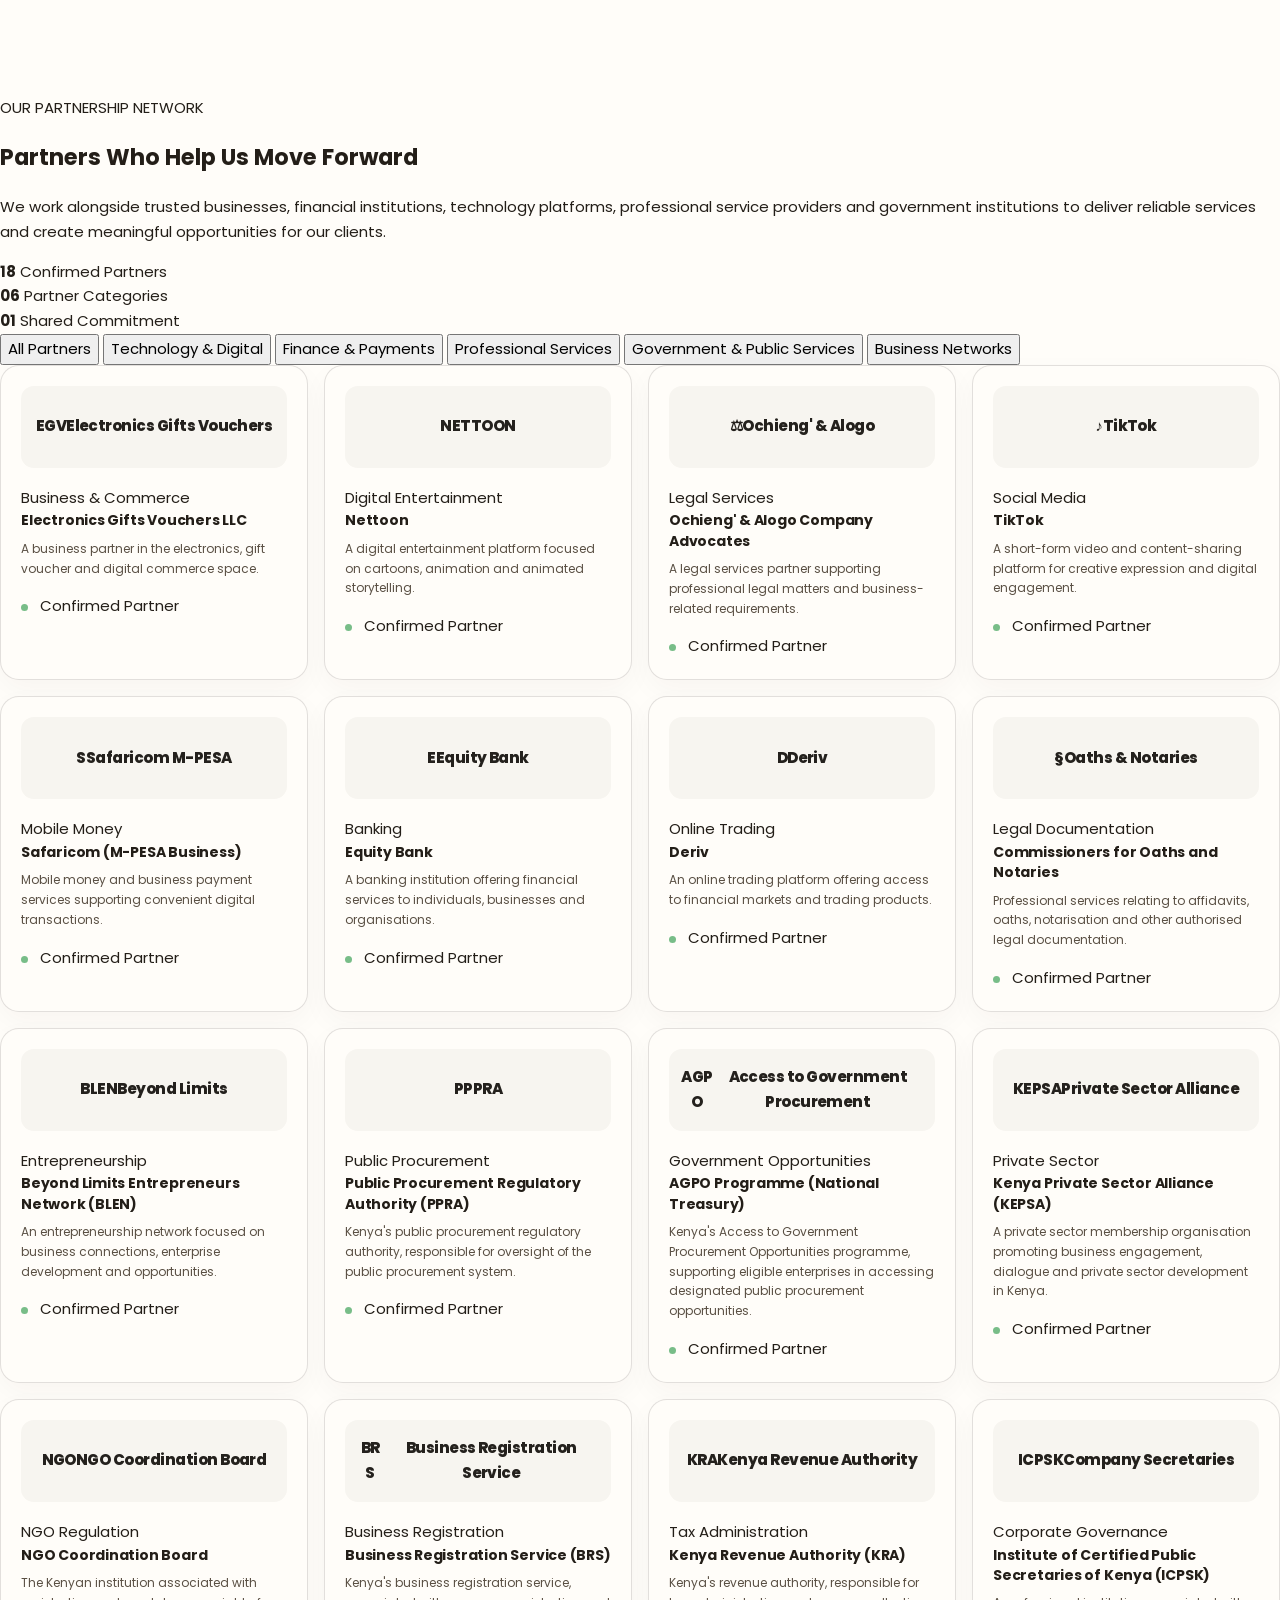
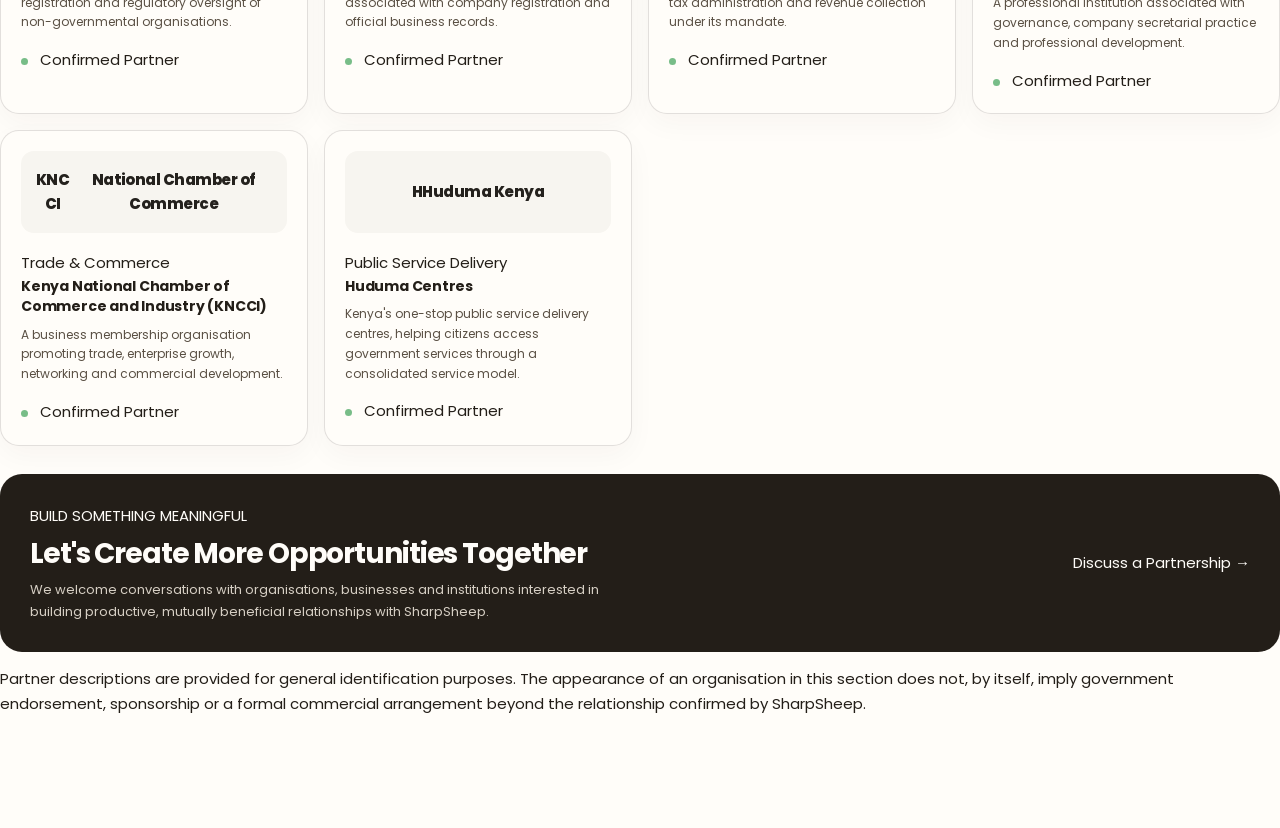
==== commit 45fd061a: "Add files via upload" ====
--- a/partners.html
+++ b/partners.html
@@ -15,10 +15,7 @@
         <link href="https://fonts.googleapis.com/css2?family=Poppins:wght@400;500;600;700;800&display=swap" rel="stylesheet">
         <link rel="stylesheet" href="styles.css">
         <script type="application/ld+json">
-<!-- ==========================================
-     SHARPSHEEP — PARTNERS SECTION
-=========================================== -->
-
+        </script>
 <section class="partners-section" id="partners">
 
     <div class="partners-container">
@@ -723,4 +720,3 @@
 
     </div>
 </section>
-```
--- a/styles.css
+++ b/styles.css
@@ -35,6 +35,75 @@
   -webkit-font-smoothing: antialiased;
 }
 
+
+/* Service-card images: replace each image's src URL to customize its photograph.
+       For local images, use paths such as assets/services/company-registration.jpg. */
+            #services .service-card {
+                overflow: hidden;
+                padding: 0 0 1.25rem;
+            }
+
+            #services .service-card > .service-image {
+                position: relative;
+                width: 100%;
+                height: 178px;
+                overflow: hidden;
+                background: linear-gradient(135deg, #f9d7a5, #f5a3a9 52%, #b8d7ee);
+                margin-bottom: 1.1rem;
+            }
+
+            #services .service-card > .service-image img {
+                display: block;
+                width: 100%;
+                height: 100%;
+                object-fit: cover;
+                transition: transform .45s ease;
+            }
+
+            #services .service-card:hover > .service-image img {
+                transform: scale(1.045);
+            }
+
+            #services .service-card > .service-image .service-image-shade {
+                position: absolute;
+                inset: 45% 0 0;
+                background: linear-gradient(transparent, rgba(18, 24, 38, .24));
+                pointer-events: none;
+            }
+
+            #services .service-card > .service-card-top, #services .service-card > h3, #services .service-card > p, #services .service-card > .service-bottom {
+                margin-left: 1.25rem;
+                margin-right: 1.25rem;
+            }
+
+            #services .service-card > .service-card-top {
+                margin-bottom: .85rem;
+            }
+
+            #services .service-card > h3 {
+                margin-top: 0;
+            }
+
+            #services .service-card > p {
+                margin-bottom: 1.1rem;
+            }
+
+            #services .service-card > .service-bottom {
+                margin-top: auto;
+            }
+
+            @media (max-width: 600px) {
+                #services .service-card > .service-image {
+                    height: 165px;
+                }
+            }
+
+            @media (prefers-reduced-motion: reduce) {
+                #services .service-card > .service-image img {
+                    transition: none;
+                }
+            }
+
 a {
   color: inherit;
   text-decoration: none;
@@ -277,7 +346,7 @@
 
 html[data-theme="dark"] .brand-copy strong{
 
-   color: orange;
+   color: transparent;
 }
 
 
@@ -362,6 +431,7 @@
   display: flex;
   align-items: center;
   gap: 10px;
+  
 }
 
 .eyebrow-line {
@@ -1069,14 +1139,26 @@
   display: grid;
   grid-template-columns: .9fr 1.1fr;
   align-items: center;
-  gap: 95px;
+  gap: 150px;
+   color: transparent;
+}
+
+.approach-grid .approach-copy
+{
+   margin-top: 0px;
+   padding-top: 0px;
 }
 
 .approach-art {
-  height: 420px;
+  height:auto;
+  min-height:420px;
+ min-height: 420px;
   position: relative;
   display: grid;
   place-items: center;
+  border-style: dotted;
+  margin-left: 1rem;
+  margin-top: 0px;
 }
 
 .art-ring {
@@ -1160,11 +1242,13 @@
   left: 15px;
 }
 
+
 .approach-copy>p,.director-copy>p,.faq-intro>p,.contact-grid>div>p {
   color: var(--soft);
   font-size: 12px;
   line-height: 1.95;
   margin: 22px 0;
+
 }
 
 .steps-list {
@@ -1734,6 +1818,7 @@
 .site-footer {
   background: var(--ink);
   color: #fff7eb;
+    background-color: transparent;
   padding: 28px 0 0;
 }
 
@@ -1742,14 +1827,16 @@
   align-items: center;
   gap: 35px;
   padding-bottom: 25px;
+    background-color: transparent;
 }
 
 .footer-brand .brand-mark {
-  background: #fff7eb;
+  background-color: transparent;
 }
 
 .footer-brand .brand-copy small {
-  color: #b9aa99;
+  color: black;
+    background-color: transparent;
 }
 
 .footer-top>p {
@@ -1757,12 +1844,14 @@
   font-weight: 600;
   line-height: 1.7;
   margin: 0;
+    background-color: transparent;
 }
 
 .footer-top>p span {
   font-size: 10px;
   font-weight: 400;
   color: #b9aa99;
+    background-color: transparent;
 }
 
 .back-top {
@@ -1779,6 +1868,7 @@
   padding: 16px 0;
   font-size: 9px;
   color: #b9aa99;
+    background-color: transparent;
 }
 
 .kenya-heart {
@@ -1980,10 +2070,18 @@
   }
   .section-heading h2,.approach-copy h2,.director-copy h2,.faq-intro h2,.contact-grid h2 {
     font-size: 36px;
+      background:transparent;
   }
   .section-heading>p {
     max-width: 520px;
-  }
+      background:transparent;
+  }
+
+  
+html[data-theme="dark"] .section-heading .partners-headingr{
+  background: black;
+}
+
   .filter-tabs {
     flex-wrap: nowrap;
     overflow-x: auto;
@@ -2140,16 +2238,19 @@
   .footer-top {
     flex-wrap: wrap;
     gap: 18px;
+    background-color: transparent;
   }
   .footer-top>p {
     order: 3;
     width: 100%;
+      background-color: transparent;
   }
   .back-top {
     font-size: 9px;
   }
   .footer-bottom {
     flex-direction: column;
+      background-color: transparent;
     gap: 7px;
   }
   .floating-whatsapp {
@@ -2944,3 +3045,1288 @@
 }
 
 
+
+/* ==========================================
+   SHARPSHEEP — SMOOTH USER EXPERIENCE
+========================================== */
+
+:root {
+    --ux-accent: var(--accent-color, #e65135);
+    --ux-header-height: 80px;
+    --ux-transition: 280ms cubic-bezier(0.22, 1, 0.36, 1);
+}
+
+/* Smooth anchor navigation */
+html {
+    scroll-behavior: smooth;
+    scroll-padding-top: calc(var(--ux-header-height) + 20px);
+}
+
+body {
+    overflow-x: clip;
+    -webkit-font-smoothing: antialiased;
+    text-rendering: optimizeLegibility;
+}
+
+/* Prevent anchored sections from hiding under a sticky header */
+section[id],
+[id].section {
+    scroll-margin-top: calc(var(--ux-header-height) + 20px);
+}
+
+/* Better keyboard focus */
+:where(a, button, input, textarea, select, [tabindex]):focus-visible {
+    outline: 3px solid var(--ux-accent);
+    outline-offset: 4px;
+}
+
+/* ==========================================
+   STICKY HEADER
+   Add class "site-header" to your header
+========================================== */
+
+.site-header {
+    position: sticky;
+    top: 0;
+    z-index: 1000;
+    transition:
+        background-color var(--ux-transition),
+        box-shadow var(--ux-transition),
+        border-color var(--ux-transition),
+        backdrop-filter var(--ux-transition);
+}
+
+.site-header.is-scrolled {
+    background: rgba(255, 255, 255, 0.92);
+    border-bottom: 1px solid rgba(0, 0, 0, 0.07);
+    box-shadow: 0 8px 28px rgba(0, 0, 0, 0.07);
+    backdrop-filter: blur(16px);
+    -webkit-backdrop-filter: blur(16px);
+}
+
+/* Dark-mode header */
+html[data-theme="dark"] .site-header.is-scrolled,
+body.dark-mode .site-header.is-scrolled {
+    background: rgba(18, 20, 25, 0.92);
+    border-bottom-color: rgba(255, 255, 255, 0.1);
+    box-shadow: 0 8px 28px rgba(0, 0, 0, 0.22);
+}
+
+/* ==========================================
+   NAVIGATION INTERACTIONS
+========================================== */
+
+.site-header nav a,
+.site-header .nav-link {
+    position: relative;
+    transition: color var(--ux-transition);
+}
+
+.site-header nav a::after,
+.site-header .nav-link::after {
+    position: absolute;
+    right: 0;
+    bottom: -5px;
+    left: 0;
+    height: 2px;
+    content: "";
+    background: var(--ux-accent);
+    transform: scaleX(0);
+    transform-origin: left;
+    transition: transform var(--ux-transition);
+}
+
+.site-header nav a:hover::after,
+.site-header nav a.active::after,
+.site-header .nav-link:hover::after,
+.site-header .nav-link.active::after {
+    transform: scaleX(1);
+}
+
+.site-header nav a.active,
+.site-header .nav-link.active {
+    color: var(--ux-accent);
+}
+
+/* ==========================================
+   SCROLL-REVEAL ANIMATIONS
+========================================== */
+
+.js-reveal {
+    opacity: 0;
+    transform: translate3d(0, 24px, 0);
+    transition:
+        opacity 650ms cubic-bezier(0.22, 1, 0.36, 1),
+        transform 650ms cubic-bezier(0.22, 1, 0.36, 1);
+    transition-delay: var(--reveal-delay, 0ms);
+}
+
+.js-reveal.is-visible {
+    opacity: 1;
+    transform: translate3d(0, 0, 0);
+}
+
+/* Optional directions */
+.js-reveal[data-reveal="left"] {
+    transform: translate3d(-28px, 0, 0);
+}
+
+.js-reveal[data-reveal="right"] {
+    transform: translate3d(28px, 0, 0);
+}
+
+.js-reveal[data-reveal="scale"] {
+    transform: scale(0.96);
+}
+
+.js-reveal[data-reveal="left"].is-visible,
+.js-reveal[data-reveal="right"].is-visible {
+    transform: translate3d(0, 0, 0);
+}
+
+.js-reveal[data-reveal="scale"].is-visible {
+    transform: scale(1);
+}
+
+/* Avoid accidental content clipping during animations */
+.insight-card,
+.partner-card,
+.director-card,
+.approach-grid {
+    will-change: auto;
+}
+
+/* ==========================================
+   CARD AND IMAGE INTERACTIONS
+========================================== */
+
+.partner-card,
+.insight-card {
+    transition:
+        transform 300ms cubic-bezier(0.22, 1, 0.36, 1),
+        box-shadow 300ms ease,
+        border-color 300ms ease;
+}
+
+.partner-card img,
+.insight-card img {
+    transition: transform 600ms cubic-bezier(0.22, 1, 0.36, 1);
+}
+
+@media (hover: hover) and (pointer: fine) {
+    .partner-card:hover,
+    .insight-card:hover {
+        transform: translateY(-5px);
+    }
+
+    .partner-card:hover img,
+    .insight-card:hover img {
+        transform: scale(1.035);
+    }
+}
+
+/* ==========================================
+   BUTTON INTERACTIONS
+========================================== */
+
+.button,
+.button-primary,
+button {
+    -webkit-tap-highlight-color: transparent;
+}
+
+.button,
+.button-primary {
+    transition:
+        transform 220ms ease,
+        box-shadow 220ms ease,
+        background-color 220ms ease,
+        color 220ms ease;
+}
+
+@media (hover: hover) and (pointer: fine) {
+    .button:hover,
+    .button-primary:hover {
+        transform: translateY(-2px);
+    }
+}
+
+.button:active,
+.button-primary:active {
+    transform: scale(0.98);
+}
+
+/* ==========================================
+   BACK-TO-TOP BUTTON
+========================================== */
+
+.back-to-top {
+    position: fixed;
+    right: 24px;
+    bottom: 24px;
+    z-index: 950;
+    display: grid;
+    width: 48px;
+    height: 48px;
+    place-items: center;
+    border: 0;
+    border-radius: 50%;
+    background: var(--ux-accent);
+    color: #fff;
+    font-size: 1.35rem;
+    box-shadow: 0 8px 24px rgba(0, 0, 0, 0.17);
+    cursor: pointer;
+
+    opacity: 0;
+    visibility: hidden;
+    pointer-events: none;
+    transform: translateY(12px);
+
+    transition:
+        opacity 220ms ease,
+        visibility 220ms ease,
+        transform 220ms ease,
+        box-shadow 220ms ease;
+}
+
+.back-to-top.is-visible {
+    opacity: 1;
+    visibility: visible;
+    pointer-events: auto;
+    transform: translateY(0);
+}
+
+.back-to-top:hover {
+    box-shadow: 0 12px 28px rgba(0, 0, 0, 0.22);
+}
+
+/* ==========================================
+   MOBILE OPTIMISATION
+========================================== */
+
+@media (max-width: 768px) {
+    :root {
+        --ux-header-height: 68px;
+    }
+
+    .back-to-top {
+        right: 16px;
+        bottom: 16px;
+        width: 44px;
+        height: 44px;
+    }
+}
+
+/* ==========================================
+   ACCESSIBILITY: REDUCED MOTION
+========================================== */
+
+@media (prefers-reduced-motion: reduce) {
+    html {
+        scroll-behavior: auto;
+    }
+
+    *,
+    *::before,
+    *::after {
+        animation-duration: 0.01ms !important;
+        animation-iteration-count: 1 !important;
+        transition-duration: 0.01ms !important;
+        scroll-behavior: auto !important;
+    }
+
+    .js-reveal {
+        opacity: 1;
+        transform: none;
+    }
+}
+
+
+/* NETTOON SMOOTH UX ENHANCEMENTS
+   Add this file after your main stylesheet.
+*/
+
+/* Smooth scrolling with sticky-header offset */
+html {
+  scroll-behavior: smooth;
+  scroll-padding-top: 100px;
+}
+
+section[id],
+[id].scroll-target {
+  scroll-margin-top: 100px;
+}
+
+body {
+  -webkit-font-smoothing: antialiased;
+  text-rendering: optimizeLegibility;
+}
+
+/* Keep transitions subtle and purposeful */
+a,
+button,
+input,
+textarea,
+select,
+.nav-cta,
+.button,
+.text-link,
+.subpage-card,
+.card,
+.feature-card {
+  transition:
+    color 180ms ease,
+    background-color 180ms ease,
+    border-color 180ms ease,
+    box-shadow 220ms ease,
+    transform 220ms ease,
+    opacity 220ms ease;
+}
+
+a:focus-visible,
+button:focus-visible,
+input:focus-visible,
+textarea:focus-visible,
+select:focus-visible {
+  outline: 3px solid var(--brand-red, #e3262e);
+  outline-offset: 4px;
+}
+
+/* Mobile navigation: animated and accessible */
+.menu-toggle {
+  align-items: center;
+  justify-content: center;
+  gap: 5px;
+  cursor: pointer;
+  -webkit-tap-highlight-color: transparent;
+}
+
+.menu-toggle span {
+  display: block;
+  width: 22px;
+  height: 2px;
+  border-radius: 2px;
+  transform-origin: center;
+  transition: transform 200ms ease, opacity 160ms ease;
+}
+
+.menu-toggle[aria-expanded="true"] span:first-child {
+  transform: translateY(3.5px) rotate(45deg);
+}
+
+.menu-toggle[aria-expanded="true"] span:last-child {
+  transform: translateY(-3.5px) rotate(-45deg);
+}
+
+@media (max-width: 760px) {
+  .primary-nav {
+    visibility: hidden;
+    opacity: 0;
+    pointer-events: none;
+    transform: translateY(-8px);
+    transition: opacity 180ms ease, transform 180ms ease, visibility 180ms ease;
+  }
+
+  .primary-nav.is-open {
+    visibility: visible;
+    opacity: 1;
+    pointer-events: auto;
+    transform: translateY(0);
+  }
+
+  body.menu-open {
+    overflow: hidden;
+  }
+}
+
+/* Reveal elements when they enter the viewport.
+   JavaScript adds .reveal to suitable elements. */
+.reveal {
+  opacity: 0;
+  transform: translateY(18px);
+  transition: opacity 600ms ease, transform 600ms cubic-bezier(.2, .7, .2, 1);
+  transition-delay: var(--reveal-delay, 0ms);
+}
+
+.reveal.is-visible {
+  opacity: 1;
+  transform: translateY(0);
+}
+
+/* Optional stagger for groups of cards */
+.reveal-stagger > * {
+  --reveal-delay: 0ms;
+}
+
+.reveal-stagger > *:nth-child(2) { --reveal-delay: 70ms; }
+.reveal-stagger > *:nth-child(3) { --reveal-delay: 140ms; }
+.reveal-stagger > *:nth-child(4) { --reveal-delay: 210ms; }
+.reveal-stagger > *:nth-child(5) { --reveal-delay: 280ms; }
+.reveal-stagger > *:nth-child(6) { --reveal-delay: 350ms; }
+
+/* Back-to-top control */
+.scroll-top {
+  position: fixed;
+  right: 22px;
+  bottom: 22px;
+  z-index: 900;
+  width: 46px;
+  height: 46px;
+  display: grid;
+  place-items: center;
+  border: 1px solid rgba(127, 127, 127, .28);
+  border-radius: 50%;
+  background: var(--brand-red, #e3262e);
+  color: #fff;
+  box-shadow: 0 8px 24px rgba(0, 0, 0, .16);
+  opacity: 0;
+  visibility: hidden;
+  pointer-events: none;
+  transform: translateY(10px);
+}
+
+.scroll-top.is-visible {
+  opacity: 1;
+  visibility: visible;
+  pointer-events: auto;
+  transform: translateY(0);
+}
+
+.scroll-top:hover {
+  transform: translateY(-3px);
+}
+
+/* Prevent sticky header from covering in-page headings */
+:target {
+  scroll-margin-top: 100px;
+}
+
+/* Respect the visitor's operating-system accessibility preference */
+@media (prefers-reduced-motion: reduce) {
+  html {
+    scroll-behavior: auto;
+  }
+
+  *,
+  *::before,
+  *::after {
+    scroll-behavior: auto !important;
+    animation-duration: .01ms !important;
+    animation-iteration-count: 1 !important;
+    transition-duration: .01ms !important;
+  }
+
+  .reveal {
+    opacity: 1;
+    transform: none;
+  }
+}
+
+
+
+/* PROPOSAL TYPES GRID */
+.proposal-types-grid {
+    display: grid;
+    grid-template-columns: repeat(3, minmax(0, 1fr));
+    gap: 18px;
+    margin: 28px 0 36px;
+}
+
+.proposal-type-card {
+    position: relative;
+    display: flex;
+    flex-direction: column;
+    align-items: flex-start;
+    min-width: 0;
+    padding: 24px;
+    border: 1px solid var(--border-color, rgba(128, 128, 128, 0.22));
+    border-radius: 16px;
+    background: var(--card-background, rgba(128, 128, 128, 0.045));
+    transition:
+        transform 0.25s ease,
+        border-color 0.25s ease,
+        box-shadow 0.25s ease;
+}
+
+.proposal-type-card:hover {
+    transform: translateY(-5px);
+    border-color: #e85d3f;
+    box-shadow: 0 12px 28px rgba(0, 0, 0, 0.07);
+}
+
+.proposal-type-number {
+    display: inline-flex;
+    align-items: center;
+    justify-content: center;
+    width: 36px;
+    height: 36px;
+    margin-bottom: 18px;
+    border-radius: 10px;
+    background: rgba(232, 93, 63, 0.12);
+    color: green;
+    font-size: 0.8rem;
+    font-weight: 800;
+}
+
+html[data-theme="dark"] .proposal-type-number {
+  color: yellow;
+}
+
+.proposal-type-card h4 {
+    margin: 0 0 10px;
+    font-size: 0.75rem;
+    line-height: 1.45;
+}
+
+.proposal-type-card p {
+    margin: 0 0 20px;
+    font-size: 0.5rem;
+    line-height: 1.75;
+    opacity: 0.8;
+}
+
+.proposal-type-purpose {
+    display: inline-block;
+    margin-top: auto;
+    padding: 7px 11px;
+    border-radius: 30px;
+    background: rgba(128, 128, 128, 0.1);
+    font-size: 0.76rem;
+    font-weight: 600;
+}
+
+/* TABLETS */
+@media (max-width: 900px) {
+    .proposal-types-grid {
+        grid-template-columns: repeat(2, minmax(0, 1fr));
+        gap: 14px;
+    }
+
+    .proposal-type-card {
+        padding: 20px;
+    }
+}
+
+/* MOBILE */
+@media (max-width: 560px) {
+    .proposal-types-grid {
+        grid-template-columns: 1fr;
+        gap: 12px;
+    }
+
+    .proposal-type-card {
+        padding: 20px;
+    }
+
+    .proposal-type-card:hover {
+        transform: translateY(-2px);
+    }
+}
+
+@media (prefers-reduced-motion: reduce) {
+    .proposal-type-card {
+        transition: none;
+    }
+}
+
+
+
+/* =========================================================
+   DIGITAL STORE — MAIN SECTION
+========================================================= */
+
+.digital-store-section {
+    --store-accent: #f06445;
+    --store-accent-dark: #d94d30;
+    --store-text: var(--heading-color, #171717);
+    --store-muted: var(--text-color, #666666);
+    --store-surface: var(--card-background, #ffffff);
+    --store-border: var(--border-color, #e8e8e8);
+
+    position: relative;
+    padding: 100px 0;
+    overflow: hidden;
+    isolation: isolate;
+}
+
+.digital-store-section,
+.digital-store-section * {
+    box-sizing: border-box;
+}
+
+.digital-store-section .container {
+    width: min(1200px, 92%);
+    margin-inline: auto;
+}
+
+/* Optional dark-theme compatibility */
+html[data-theme="dark"] .digital-store-section,
+body.dark-mode .digital-store-section {
+    --store-text: #f5f5f5;
+    --store-muted: #b7b7b7;
+    --store-surface: #1b1b1b;
+    --store-border: #353535;
+}
+
+/* =========================================================
+   SECTION HEADING
+========================================================= */
+
+.store-heading {
+    max-width: 790px;
+    margin: 0 auto 38px;
+    text-align: center;
+}
+
+.digital-store-section .eyebrow {
+    display: flex;
+    align-items: center;
+    justify-content: center;
+    gap: 10px;
+    margin-bottom: 20px;
+    color: var(--store-accent);
+    font-size: 0.76rem;
+    font-weight: 800;
+    letter-spacing: 0.15em;
+    line-height: 1.6;
+}
+
+.store-heading .eyebrow-line {
+    display: inline-block;
+    width: 32px;
+    height: 2px;
+    flex: 0 0 32px;
+    background: var(--store-accent);
+}
+
+.store-heading h2 {
+    margin: 0;
+    color: var(--store-text);
+    font-size: clamp(2.2rem, 5vw, 4.3rem);
+    font-weight: 800;
+    letter-spacing: -0.055em;
+    line-height: 1.08;
+}
+
+.store-heading h2 span {
+    color: var(--store-accent);
+}
+
+.store-heading > p {
+    max-width: 690px;
+    margin: 22px auto 0;
+    color: var(--store-muted);
+    font-size: 1rem;
+    line-height: 1.9;
+}
+
+/* =========================================================
+   CATEGORY FILTERS
+========================================================= */
+
+.store-category-list {
+    display: flex;
+    align-items: center;
+    justify-content: center;
+    flex-wrap: wrap;
+    gap: 10px;
+    margin: 0 auto 38px;
+}
+
+.store-category-list button,
+.store-category-list > span {
+    display: inline-flex;
+    align-items: center;
+    justify-content: center;
+    min-height: 42px;
+    padding: 10px 17px;
+    border: 1px solid var(--store-border);
+    border-radius: 30px;
+    background: transparent;
+    color: var(--store-muted);
+    font: inherit;
+    font-size: 0.83rem;
+    font-weight: 650;
+    line-height: 1.4;
+    text-align: center;
+    transition:
+        background-color 0.25s ease,
+        color 0.25s ease,
+        border-color 0.25s ease,
+        transform 0.25s ease;
+}
+
+.store-category-list button {
+    cursor: pointer;
+}
+
+.store-category-list button:hover {
+    border-color: var(--store-accent);
+    color: var(--store-accent);
+    transform: translateY(-2px);
+}
+
+.store-category-list button.is-active {
+    border-color: var(--store-accent);
+    background: var(--store-accent);
+    color: #ffffff;
+}
+
+/* =========================================================
+   PRODUCT GRID
+========================================================= */
+
+.store-products-grid {
+    display: grid;
+    grid-template-columns: repeat(4, minmax(0, 1fr));
+    align-items: stretch;
+    gap: 22px;
+}
+
+.store-product-card {
+    display: flex;
+    flex-direction: column;
+    min-width: 0;
+    overflow: hidden;
+    border: 1px solid var(--store-border);
+    border-radius: 20px;
+    background: var(--store-surface);
+    box-shadow: 0 5px 22px rgba(0, 0, 0, 0.035);
+    transition:
+        transform 0.3s ease,
+        box-shadow 0.3s ease,
+        border-color 0.3s ease,
+        opacity 0.25s ease;
+}
+
+.store-product-card:hover {
+    transform: translateY(-7px);
+    border-color: rgba(240, 100, 69, 0.55);
+    box-shadow: 0 18px 40px rgba(0, 0, 0, 0.09);
+}
+
+.store-product-card.is-filtered-out {
+    display: none;
+}
+
+/* =========================================================
+   DIGITAL PRODUCT COVERS
+========================================================= */
+
+.store-product-cover {
+    position: relative;
+    display: flex;
+    flex-direction: column;
+    justify-content: flex-end;
+    min-height: 320px;
+    padding: 24px 22px;
+    overflow: hidden;
+    isolation: isolate;
+    color: #ffffff;
+}
+
+.store-product-cover::before,
+.store-product-cover::after {
+    position: absolute;
+    z-index: -1;
+    content: "";
+    pointer-events: none;
+}
+
+.store-product-cover::before {
+    inset: 0;
+    background: linear-gradient(
+        180deg,
+        rgba(0, 0, 0, 0.04) 0%,
+        rgba(0, 0, 0, 0.14) 34%,
+        rgba(0, 0, 0, 0.86) 100%
+    );
+}
+
+.store-product-cover::after {
+    top: -45px;
+    right: -55px;
+    width: 190px;
+    height: 190px;
+    border: 1px solid rgba(255, 255, 255, 0.2);
+    border-radius: 50%;
+    box-shadow:
+        0 0 0 22px rgba(255, 255, 255, 0.035),
+        0 0 0 45px rgba(255, 255, 255, 0.025);
+}
+
+.store-cover-label,
+.store-product-type {
+    position: relative;
+    z-index: 1;
+    width: fit-content;
+    max-width: 100%;
+    font-size: 0.64rem;
+    font-weight: 800;
+    letter-spacing: 0.12em;
+    line-height: 1.6;
+}
+
+.store-cover-label {
+    position: absolute;
+    top: 20px;
+    left: 18px;
+    padding: 7px 10px;
+    border: 1px solid rgba(255, 255, 255, 0.28);
+    border-radius: 5px;
+    background: rgba(0, 0, 0, 0.2);
+    backdrop-filter: blur(8px);
+}
+
+.store-cover-art {
+    display: flex;
+    align-items: center;
+    justify-content: center;
+    min-height: 110px;
+    margin: 15px 0 20px;
+    font-size: clamp(4rem, 7vw, 6.5rem);
+    font-weight: 900;
+    letter-spacing: -0.09em;
+    line-height: 1;
+    opacity: 0.92;
+    text-shadow: 0 10px 30px rgba(0, 0, 0, 0.2);
+}
+
+.store-product-cover > h3 {
+    max-width: 300px;
+    margin: 0 0 9px;
+    font-size: clamp(1.2rem, 1.7vw, 1.65rem);
+    font-weight: 800;
+    letter-spacing: -0.035em;
+    line-height: 1.2;
+}
+
+.store-product-cover > p {
+    margin: 0 0 20px;
+    color: rgba(255, 255, 255, 0.83);
+    font-size: 0.82rem;
+    line-height: 1.65;
+}
+
+.store-product-type {
+    padding-top: 13px;
+    border-top: 1px solid rgba(255, 255, 255, 0.25);
+}
+
+/* Individual cover themes */
+
+.cover-ai {
+    background:
+        radial-gradient(ellipse at 75% 23%, rgba(255, 168, 77, 0.85), transparent 35%),
+        linear-gradient(145deg, #2e175c 0%, #6135a8 48%, #f06445 100%);
+}
+
+.cover-ai .store-cover-art {
+    color: #fff2b8;
+    text-shadow: 0 0 40px rgba(255, 221, 128, 0.3);
+}
+
+.cover-business {
+    background:
+        radial-gradient(ellipse at 15% 20%, rgba(91, 199, 158, 0.7), transparent 35%),
+        linear-gradient(145deg, #073d38 0%, #087d6b 55%, #172f3c 100%);
+}
+
+.cover-business .store-cover-art {
+    color: #b9f3df;
+}
+
+.cover-tenders {
+    background:
+        radial-gradient(ellipse at 80% 20%, rgba(255, 193, 88, 0.8), transparent 34%),
+        linear-gradient(145deg, #542b14 0%, #a84d24 52%, #301e38 100%);
+}
+
+.cover-tenders .store-cover-art {
+    color: #ffe1a6;
+}
+
+.cover-templates {
+    background:
+        radial-gradient(ellipse at 75% 20%, rgba(105, 193, 255, 0.8), transparent 35%),
+        linear-gradient(145deg, #112b56 0%, #245e9b 55%, #48388a 100%);
+}
+
+.cover-templates .store-cover-art {
+    gap: 5px;
+    font-size: 1rem;
+    letter-spacing: 0;
+}
+
+.cover-templates .store-cover-art span {
+    display: flex;
+    align-items: center;
+    justify-content: center;
+    width: 53px;
+    height: 68px;
+    border: 1px solid rgba(255, 255, 255, 0.5);
+    border-radius: 5px;
+    background: rgba(255, 255, 255, 0.15);
+    box-shadow: 0 8px 18px rgba(0, 0, 0, 0.12);
+}
+
+.cover-templates .store-cover-art span:nth-child(2) {
+    transform: translateY(-10px);
+}
+
+.cover-templates .store-cover-art span:nth-child(3) {
+    transform: translateY(5px);
+}
+
+/* =========================================================
+   PRODUCT INFORMATION
+========================================================= */
+
+.store-product-info {
+    display: flex;
+    flex: 1;
+    flex-direction: column;
+    align-items: flex-start;
+    padding: 23px 21px;
+}
+
+.store-product-category {
+    margin-bottom: 10px;
+    color: var(--store-accent);
+    font-size: 0.7rem;
+    font-weight: 800;
+    letter-spacing: 0.055em;
+    line-height: 1.6;
+    text-transform: uppercase;
+}
+
+.store-product-info > h3 {
+    margin: 0 0 12px;
+    color: var(--store-text);
+    font-size: 1.12rem;
+    font-weight: 800;
+    letter-spacing: -0.025em;
+    line-height: 1.4;
+}
+
+.store-product-info > p {
+    margin: 0 0 23px;
+    color: var(--store-muted);
+    font-size: 0.88rem;
+    line-height: 1.8;
+}
+
+.store-product-bottom {
+    display: flex;
+    flex-direction: column;
+    align-items: flex-start;
+    gap: 15px;
+    width: 100%;
+    margin-top: auto;
+    padding-top: 18px;
+    border-top: 1px solid var(--store-border);
+}
+
+.store-product-bottom > strong {
+    color: var(--store-text);
+    font-size: 0.95rem;
+    font-weight: 850;
+}
+
+.store-product-link {
+    display: inline-flex;
+    align-items: center;
+    justify-content: space-between;
+    gap: 10px;
+    width: 100%;
+    color: var(--store-accent);
+    font-size: 0.86rem;
+    font-weight: 750;
+    text-decoration: none;
+    transition: color 0.2s ease;
+}
+
+.store-product-link span {
+    display: inline-block;
+    transition: transform 0.2s ease;
+}
+
+.store-product-link:hover {
+    color: var(--store-accent-dark);
+}
+
+.store-product-link:hover span {
+    transform: translate(3px, -3px);
+}
+
+/* =========================================================
+   FEATURED PRODUCT
+========================================================= */
+
+.store-featured-product {
+    border-color: rgba(240, 100, 69, 0.42);
+}
+
+.store-featured-product .store-product-info {
+    background:
+        linear-gradient(
+            180deg,
+            rgba(240, 100, 69, 0.055),
+            transparent 80%
+        ),
+        var(--store-surface);
+}
+
+/* =========================================================
+   BOTTOM CALL TO ACTION
+========================================================= */
+
+.store-bottom-cta {
+    display: flex;
+    align-items: center;
+    justify-content: space-between;
+    gap: 35px;
+    margin-top: 55px;
+    padding: clamp(25px, 4vw, 45px);
+    border: 1px solid rgba(240, 100, 69, 0.25);
+    border-radius: 22px;
+    background:
+        radial-gradient(
+            ellipse at 95% 10%,
+            rgba(240, 100, 69, 0.12),
+            transparent 42%
+        ),
+        var(--store-surface);
+}
+
+.store-cta-eyebrow {
+    display: inline-block;
+    margin-bottom: 12px;
+    color: var(--store-accent);
+    font-size: 0.7rem;
+    font-weight: 850;
+    letter-spacing: 0.13em;
+}
+
+.store-bottom-cta h3 {
+    margin: 0 0 10px;
+    color: var(--store-text);
+    font-size: clamp(1.5rem, 3vw, 2.2rem);
+    font-weight: 850;
+    letter-spacing: -0.04em;
+    line-height: 1.2;
+}
+
+.store-bottom-cta p {
+    max-width: 600px;
+    margin: 0;
+    color: var(--store-muted);
+    font-size: 0.93rem;
+    line-height: 1.8;
+}
+
+.store-main-button {
+    display: inline-flex;
+    flex: 0 0 auto;
+    align-items: center;
+    justify-content: center;
+    gap: 15px;
+    min-height: 52px;
+    padding: 14px 23px;
+    border: 1px solid var(--store-accent);
+    border-radius: 8px;
+    background: var(--store-accent);
+    color: #ffffff;
+    font-size: 0.9rem;
+    font-weight: 800;
+    text-decoration: none;
+    transition:
+        transform 0.25s ease,
+        box-shadow 0.25s ease,
+        background-color 0.25s ease;
+}
+
+.store-main-button span {
+    transition: transform 0.25s ease;
+}
+
+.store-main-button:hover {
+    transform: translateY(-3px);
+    background: var(--store-accent-dark);
+    box-shadow: 0 10px 25px rgba(240, 100, 69, 0.25);
+}
+
+.store-main-button:hover span {
+    transform: translate(3px, -3px);
+}
+
+.store-main-button:active {
+    transform: scale(0.98);
+}
+
+/* =========================================================
+   DISCLAIMER
+========================================================= */
+
+.store-disclaimer {
+    max-width: 850px;
+    margin: 22px auto 0;
+    color: var(--store-muted);
+    font-size: 0.78rem;
+    line-height: 1.8;
+    text-align: center;
+    opacity: 0.85;
+}
+
+/* =========================================================
+   SCROLL REVEAL
+========================================================= */
+
+.digital-store-section .store-reveal {
+    opacity: 0;
+    transform: translateY(22px);
+    transition:
+        opacity 0.65s ease,
+        transform 0.65s ease;
+}
+
+.digital-store-section .store-reveal.store-visible {
+    opacity: 1;
+    transform: translateY(0);
+}
+
+/* =========================================================
+   RESPONSIVE LAYOUTS
+========================================================= */
+
+@media (max-width: 1100px) {
+    .store-products-grid {
+        grid-template-columns: repeat(2, minmax(0, 1fr));
+        gap: 20px;
+    }
+
+    .store-product-cover {
+        min-height: 300px;
+    }
+
+    .store-product-cover > h3 {
+        font-size: 1.55rem;
+    }
+}
+
+@media (max-width: 700px) {
+    .digital-store-section {
+        padding: 72px 0;
+    }
+
+    .digital-store-section .container {
+        width: min(100% - 32px, 560px);
+    }
+
+    .store-heading {
+        margin-bottom: 30px;
+    }
+
+    .store-heading > p {
+        font-size: 0.94rem;
+        line-height: 1.8;
+    }
+
+    .store-category-list {
+        justify-content: flex-start;
+        gap: 8px;
+        margin-bottom: 28px;
+    }
+
+    .store-category-list button,
+    .store-category-list > span {
+        min-height: 39px;
+        padding: 9px 13px;
+        font-size: 0.77rem;
+    }
+
+    .store-products-grid {
+        gap: 16px;
+    }
+
+    .store-product-cover {
+        min-height: 280px;
+        padding: 20px;
+    }
+
+    .store-product-info {
+        padding: 20px 18px;
+    }
+
+    .store-bottom-cta {
+        align-items: flex-start;
+        flex-direction: column;
+        gap: 23px;
+        margin-top: 35px;
+        padding: 26px 22px;
+    }
+
+    .store-main-button {
+        width: 100%;
+    }
+}
+
+@media (max-width: 480px) {
+    .store-products-grid {
+        grid-template-columns: minmax(0, 1fr);
+        gap: 20px;
+    }
+
+    .store-product-cover {
+        min-height: 330px;
+        padding: 25px;
+    }
+
+    .store-product-cover > h3 {
+        max-width: 290px;
+        font-size: 1.65rem;
+    }
+
+    .store-product-info {
+        padding: 23px;
+    }
+
+    .store-product-bottom {
+        flex-direction: row;
+        align-items: center;
+        flex-wrap: wrap;
+    }
+
+    .store-product-link {
+        width: auto;
+        margin-left: auto;
+    }
+
+    .store-heading h2 {
+        font-size: clamp(2rem, 10vw, 3rem);
+    }
+}
+
+/* Keyboard accessibility */
+.digital-store-section a:focus-visible,
+.digital-store-section button:focus-visible {
+    outline: 3px solid var(--store-accent);
+    outline-offset: 4px;
+}
+
+/* Reduced-motion accessibility */
+@media (prefers-reduced-motion: reduce) {
+    .digital-store-section *,
+    .digital-store-section *::before,
+    .digital-store-section *::after {
+        scroll-behavior: auto !important;
+        animation-duration: 0.01ms !important;
+        animation-iteration-count: 1 !important;
+        transition-duration: 0.01ms !important;
+    }
+
+    .digital-store-section .store-reveal {
+        opacity: 1;
+        transform: none;
+    }
+}
